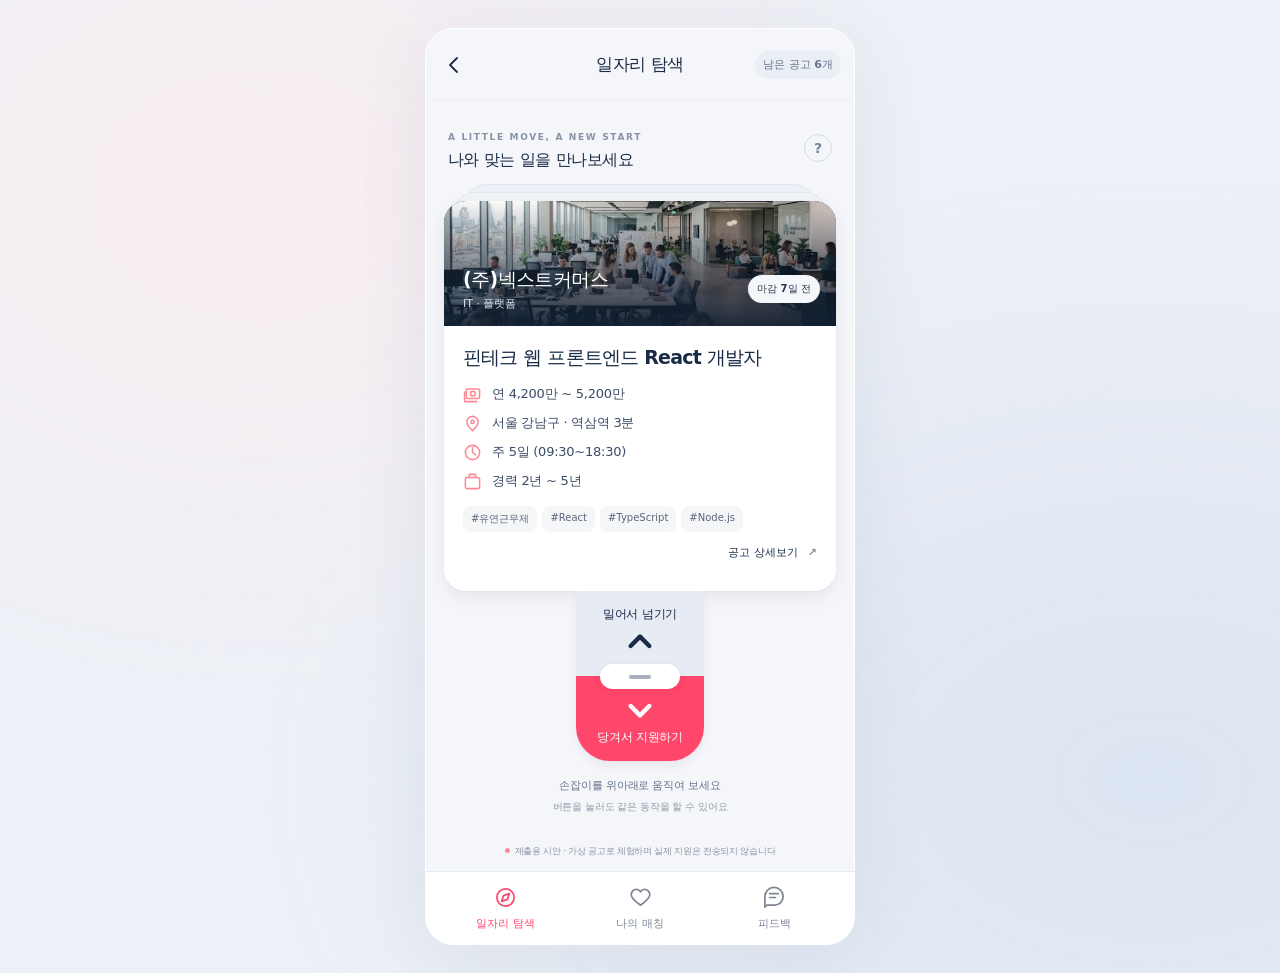
==== prototype/index.html @ a9562f6a "feat: save initial job explorer prototype and design assets" ====
<!doctype html>
<html lang="ko">
<head>
  <meta charset="utf-8">
  <meta name="viewport" content="width=device-width, initial-scale=1, viewport-fit=cover">
  <meta name="theme-color" content="#f5f6fa">
  <title>일자리 탐색 · 작동 시안</title>
  <link rel="stylesheet" href="styles.css">
  <script src="state.js" defer></script>
  <script src="jobs.js" defer></script>
  <script src="app.js" defer></script>
</head>
<body>
  <svg class="svg-defs" xmlns="http://www.w3.org/2000/svg" aria-hidden="true"><defs>
    <symbol id="i-back" viewBox="0 0 24 24"><path d="m14 5-7 7 7 7"/></symbol>
    <symbol id="i-arrow" viewBox="0 0 24 24"><path d="m5 15 7-7 7 7"/></symbol>
    <symbol id="i-money" viewBox="0 0 24 24"><rect x="4" y="5" width="17" height="12" rx="2"/><path d="M17 21H2V9"/><circle cx="12.5" cy="11" r="3"/></symbol>
    <symbol id="i-pin" viewBox="0 0 24 24"><path d="M19 10c0 5-7 11-7 11S5 15 5 10a7 7 0 1 1 14 0Z"/><circle cx="12" cy="10" r="2"/></symbol>
    <symbol id="i-clock" viewBox="0 0 24 24"><circle cx="12" cy="12" r="9"/><path d="M12 6v6l4 3"/></symbol>
    <symbol id="i-bag" viewBox="0 0 24 24"><rect x="3" y="7" width="18" height="14" rx="2"/><path d="M8 7V3h8v4"/></symbol>
    <symbol id="i-compass" viewBox="0 0 24 24"><circle cx="12" cy="12" r="9"/><path d="m16 8-2 6-6 2 2-6Z"/></symbol>
    <symbol id="i-heart" viewBox="0 0 24 24"><path d="M20 5c-3-3-7-1-8 1-1-2-5-4-8-1-5 5 2 11 8 15 6-4 13-10 8-15Z"/></symbol>
    <symbol id="i-chat" viewBox="0 0 24 24"><path d="M21 11a9 9 0 0 1-9 9H4l-2 2V11a9.5 9.5 0 0 1 19 0Z"/><path d="M7 8h9M7 12h6"/></symbol>
    <symbol id="i-check" viewBox="0 0 24 24"><path d="m5 12 5 5L20 7"/></symbol>
  </defs></svg>
  <div class="app-shell">
    <header class="header">
      <button class="icon-button" id="back-button" aria-label="탐색 안내로 돌아가기"><svg><use href="#i-back"/></svg></button>
      <h1>일자리 탐색</h1>
      <span id="remaining" class="remaining" aria-live="polite">남은 공고 6개</span>
    </header>
    <main>
      <div class="intro"><div><span class="eyebrow">A LITTLE MOVE, A NEW START</span><p>나와 맞는 일을 만나보세요</p></div><button id="help-button" class="help-button" aria-label="카드 조작 방법">?</button></div>
      <section id="explorer" aria-label="공고 카드 탐색">
        <div class="card-stage" id="card-stage">
          <div class="stack stack-two" aria-hidden="true"></div><div class="stack stack-one" aria-hidden="true"></div>
          <div class="card-motion" id="card-motion">
            <div class="card" id="card" data-face="front">
              <article class="card-face card-front" id="card-front" aria-labelledby="job-title">
                <div class="company-photo"><img src="assets/office.jpg" alt="밝은 사무실의 업무 공간" draggable="false"><div class="photo-shade"></div><div class="company-info"><div><h2 id="company-name"></h2><p id="company-industry"></p></div><span id="deadline"></span></div></div>
                <div class="job-body"><h2 id="job-title"></h2><dl class="conditions">
                  <div><dt><svg><use href="#i-money"/></svg><span class="sr-only">급여</span></dt><dd id="salary"></dd></div>
                  <div><dt><svg><use href="#i-pin"/></svg><span class="sr-only">위치</span></dt><dd id="location"></dd></div>
                  <div><dt><svg><use href="#i-clock"/></svg><span class="sr-only">근무 시간</span></dt><dd id="hours"></dd></div>
                  <div><dt><svg><use href="#i-bag"/></svg><span class="sr-only">경력</span></dt><dd id="career"></dd></div>
                </dl><div class="tags" id="tags"></div><button class="detail-button" id="detail-button">공고 상세보기 <span aria-hidden="true">↗</span></button></div>
              </article>
              <section class="card-face card-back" id="card-back" aria-labelledby="feedback-title" inert aria-hidden="true">
                <div class="feedback-top"><span class="eyebrow">YOUR FEEDBACK</span><span class="required-label">필수 선택</span></div>
                <h2 id="feedback-title" tabindex="-1">어떤 점이 아쉬웠나요?</h2><p class="feedback-description">거절 이유를 클릭해 주세요.<br>여러 개를 선택할 수 있어요.</p>
                <form id="feedback-form"><fieldset><legend class="sr-only">공고 거절 사유 (1개 이상 필수)</legend><div class="reason-grid">
                  <button type="button" class="reason" data-reason="급여" aria-pressed="false"><svg><use href="#i-money"/></svg><span>급여</span><span class="reason-check" aria-hidden="true">✓</span></button>
                  <button type="button" class="reason" data-reason="거리" aria-pressed="false"><svg><use href="#i-pin"/></svg><span>거리</span><span class="reason-check" aria-hidden="true">✓</span></button>
                  <button type="button" class="reason" data-reason="업무" aria-pressed="false"><svg><use href="#i-bag"/></svg><span>업무</span><span class="reason-check" aria-hidden="true">✓</span></button>
                  <button type="button" class="reason" data-reason="정보부족" aria-pressed="false"><svg><use href="#i-chat"/></svg><span>정보부족</span><span class="reason-check" aria-hidden="true">✓</span></button>
                  <button type="button" class="reason reason-other" data-reason="기타" aria-pressed="false"><span class="other-icon" aria-hidden="true">···</span><span>기타</span><span class="reason-check" aria-hidden="true">✓</span></button>
                </div></fieldset><div class="other-field" id="other-field" hidden><label for="other-detail">어떤 이유인가요? <span>필수</span></label><textarea id="other-detail" rows="2" maxlength="160" placeholder="거절 이유를 짧게 알려 주세요"></textarea></div>
                <p class="selection-hint" id="selection-hint" aria-live="polite">사유를 1개 이상 선택해 주세요.</p><div class="feedback-actions"><button type="button" class="secondary-button" id="cancel-feedback">다시 볼게요</button><button type="submit" class="primary-button" id="confirm-reject" disabled>선택 완료 · 다음 공고</button></div></form>
              </section>
            </div>
            <div class="handle" id="handle"><button class="push-button" id="push-button"><span>밀어서 넘기기</span><svg><use href="#i-arrow"/></svg></button><button id="grip" class="grip" aria-label="손잡이: 아래로 당겨 지원, 위로 밀어 거절 사유 선택" aria-describedby="gesture-hint"><span></span></button><button class="pull-button" id="pull-button"><svg><use href="#i-arrow"/></svg><span>당겨서 지원하기</span></button></div>
          </div>
          <div class="gesture-indicator" id="gesture-indicator" aria-hidden="true"></div>
        </div>
        <p class="gesture-hint" id="gesture-hint">손잡이를 <strong>위아래로</strong> 움직여 보세요<br><span>버튼을 눌러도 같은 동작을 할 수 있어요</span></p>
      </section>
      <section id="complete" class="complete" hidden tabindex="-1"><div class="complete-icon"><svg><use href="#i-check"/></svg></div><span class="eyebrow">ONE STEP CLOSER</span><h2>오늘의 공고를 모두 봤어요</h2><p>새로운 일에 한 걸음 더 가까워졌어요.</p><div id="completion-summary" class="completion-summary"></div><button id="restart" class="primary-button">다시 체험하기</button></section>
      <p class="demo-note"><span></span>제출용 시안 · 가상 공고로 체험하며 실제 지원은 전송되지 않습니다</p>
    </main>
    <nav class="bottom-nav" aria-label="주 메뉴"><button class="active" aria-current="page" id="nav-explore"><svg><use href="#i-compass"/></svg><span>일자리 탐색</span></button><button id="nav-matches"><span class="nav-icon"><svg><use href="#i-heart"/></svg><span class="nav-badge" id="applied-count" hidden>0</span></span><span>나의 매칭</span></button><button id="nav-feedback"><svg><use href="#i-chat"/></svg><span>피드백</span></button></nav>
  </div>
  <div class="toast" id="toast" role="status" aria-live="polite"></div>
  <dialog id="info-dialog" aria-labelledby="dialog-title"><div class="dialog-header"><h2 id="dialog-title"></h2><button id="close-dialog" class="icon-button" aria-label="닫기">×</button></div><div id="dialog-content"></div><button id="dialog-done" class="primary-button">탐색 이어가기</button></dialog>
  <noscript>이 시안을 체험하려면 브라우저의 JavaScript를 활성화해 주세요.</noscript>
</body>
</html>
---- prototype/styles.css ----
:root{--navy:#213451;--coral:#ff466b;--coral-soft:#fff0f3;--ink:#192b46;--muted:#68758a;--line:#e8ebf1;--surface:#f5f6fa;--card-height:390px;--radius:22px;font-family:"Pretendard","Noto Sans KR","Malgun Gothic",system-ui,sans-serif;color:var(--ink);font-synthesis:none;background:#e9edf3}
*{box-sizing:border-box}body{margin:0}button,textarea{font:inherit}button{cursor:pointer;-webkit-tap-highlight-color:transparent}button{color:inherit}button:disabled{cursor:not-allowed}button:focus-visible,textarea:focus-visible,[tabindex]:focus-visible{outline:3px solid #346cb0;outline-offset:4px}button{border:0;background:none}svg{width:24px;height:24px;fill:none;stroke:currentColor;stroke-width:1.8;stroke-linecap:round;stroke-linejoin:round;flex-shrink:0}[hidden]{display:none!important}.svg-defs{position:absolute;width:0;height:0;overflow:hidden}.sr-only{position:absolute;width:1px;height:1px;padding:0;margin:-1px;overflow:hidden;clip:rect(0,0,0,0);white-space:nowrap;border:0}
.app-shell{max-width:430px;margin:0 auto;background:var(--surface);min-height:100svh;display:flex;flex-direction:column;overflow:hidden;box-shadow:0 16px 80px #21345112}.header{height:70px;padding:env(safe-area-inset-top,0px) 18px 0;display:grid;grid-template-columns:1fr auto 1fr;align-items:center;border-bottom:1px solid #e8ebf180;flex-shrink:0}.header h1{font-size:17px;letter-spacing:-.6px;margin:0;font-weight:750}.icon-button{width:40px;height:40px;display:grid;place-items:center;border-radius:50%;font-size:28px}.icon-button:hover{background:#e8ecf3}.header .icon-button{margin-left:-9px}.remaining{justify-self:end;white-space:nowrap;font-size:11px;font-weight:650;color:var(--muted);padding:7px 8px;background:#eaeef5;border-radius:20px;margin-right:-5px}main{flex:1;padding:0 18px;display:flex;flex-direction:column}.intro{display:flex;justify-content:space-between;align-items:center;padding:22px 4px 27px}.eyebrow{font-size:9px;letter-spacing:1.65px;font-weight:750;color:#8793a5}.intro p{font-size:16px;font-weight:650;letter-spacing:-.55px;margin:6px 0 0}.help-button{height:28px;width:28px;border:1px solid #d6dce6;border-radius:50%;color:#7a879b;font-weight:650;font-size:14px}.card-stage{position:relative;perspective:1400px}.stack{position:absolute;border:1px solid #e0e5ee;border-radius:var(--radius);height:var(--card-height);background:#e9edf5;top:-9px;left:9px;right:9px}.stack-two{top:-17px;left:20px;right:20px;background:#edf0f7}.stack-one{background:#f1f3f8}.card-motion{position:relative;z-index:2;transform:translateY(var(--drag-y,0px));transition:transform .34s cubic-bezier(.2,.8,.2,1),opacity .28s ease;will-change:transform}.card-motion.dragging{transition:none;user-select:none}.card-motion.leaving-down{transform:translateY(130px) rotate(3deg);opacity:0;pointer-events:none}.card-motion.leaving-up{transform:translateY(-80px);opacity:0;pointer-events:none}.card-motion.entering{animation:card-enter .35s ease both}.card{position:relative;height:var(--card-height);transform-style:preserve-3d;transition:transform .58s cubic-bezier(.2,.7,.2,1)}.card[data-face="back"]{transform:rotateY(180deg)}.card-face{position:absolute;inset:0;border-radius:var(--radius);background:#fff;backface-visibility:hidden;-webkit-backface-visibility:hidden;box-shadow:0 6px 18px #25375313,0 2px 5px #25375307;overflow:hidden}.card-front{touch-action:pan-x}.company-photo{height:125px;position:relative;background:#213451;overflow:hidden}.company-photo img{width:100%;height:100%;object-fit:cover;object-position:center 46%;pointer-events:none}.photo-shade{position:absolute;inset:0;background:linear-gradient(transparent,#132135e8)}.company-info{position:absolute;bottom:15px;left:19px;right:16px;display:flex;align-items:center;justify-content:space-between;gap:8px;color:white}.company-info h2{font-size:19px;margin:0 0 3px;letter-spacing:-.6px}.company-info p{font-size:11px;margin:0;color:#dde3eb}.company-info>span{font-size:10px;font-weight:750;background:#f5f6fa;color:#26354b;white-space:nowrap;padding:7px 9px;border-radius:20px}.job-body{padding:18px 19px 12px}.job-body h2{font-size:19px;line-height:1.4;letter-spacing:-.8px;margin:0 0 14px;font-weight:800;min-height:27px}.conditions{display:grid;gap:10px;margin:0 0 15px}.conditions>div{display:flex;align-items:center;gap:10px}.conditions dt{display:flex;color:#ff8893}.conditions svg{width:19px;height:19px;stroke-width:1.9}.conditions dd{margin:0;font-size:13px;line-height:1.4;color:#3b4c65;letter-spacing:-.25px}.tags{display:flex;gap:5px;flex-wrap:wrap}.tag{background:#f5f6f8;color:#59657a;border-radius:8px;font-size:10px;padding:6px 8px;white-space:nowrap}.detail-button{font-size:11px;font-weight:750;display:block;margin:7px 0 0 auto;padding:6px 0 6px 10px}.detail-button span{margin-left:6px;color:#8290a4}.handle{width:128px;height:170px;margin:0 auto;position:relative;border-radius:0 0 34px 34px;overflow:visible;box-shadow:0 5px 9px #283e5812;background:#e6ebf4;transition:opacity .2s}.push-button,.pull-button{width:100%;height:85px;display:flex;flex-direction:column;align-items:center;justify-content:center;gap:3px;font-size:12px;font-weight:750;letter-spacing:-.3px}.push-button{padding:10px 0 13px;background:#e6ebf4}.push-button svg,.pull-button svg{width:32px;height:32px;stroke-width:3.3}.pull-button{padding:12px 0 10px;border-radius:0 0 34px 34px;background:var(--coral);color:white}.pull-button svg{transform:rotate(180deg)}.push-button:hover{background:#dce3f0}.pull-button:hover{background:#ed3a60}.grip{position:absolute;z-index:3;top:73px;left:24px;width:80px;height:25px;display:grid;place-items:center;border-radius:22px;background:#fff;box-shadow:0 2px 7px #1d2d4510;touch-action:none;cursor:grab}.grip:active{cursor:grabbing}.grip span{height:4px;width:22px;background:#aab2c0;border-radius:5px}.handle.feedback-open{opacity:.25;pointer-events:none}.gesture-hint{text-align:center;color:#65738a;font-size:11px;line-height:1.9;margin:15px 0 18px;letter-spacing:-.2px}.gesture-hint strong{color:#394b65;font-weight:700}.gesture-hint span{font-size:10px;color:#919aaa}.gesture-indicator{position:absolute;left:50%;top:44%;transform:translate(-50%,-50%);z-index:5;border-radius:30px;padding:12px 18px;background:var(--navy);box-shadow:0 4px 20px #182a4530;color:white;font-size:13px;font-weight:700;white-space:nowrap;opacity:0;pointer-events:none;transition:opacity .15s}.gesture-indicator.visible{opacity:1}.gesture-indicator.apply{background:var(--coral)}
.card-back{transform:rotateY(180deg);padding:23px 20px;overflow-y:auto}.feedback-top{display:flex;align-items:center;justify-content:space-between;margin-bottom:13px}.feedback-top .eyebrow{color:#a37784}.required-label{font-size:10px;padding:4px 8px;background:var(--coral-soft);color:#be4160;border-radius:6px}.card-back h2{font-size:21px;letter-spacing:-.8px;margin:0 0 7px}.feedback-description{font-size:12px;line-height:1.6;color:var(--muted);margin:0 0 18px}fieldset{border:0;padding:0;margin:0}.reason-grid{display:grid;grid-template-columns:1fr 1fr;gap:8px}.reason{display:flex;align-items:center;gap:8px;min-height:43px;border:1px solid #e3e7ef;border-radius:10px;font-size:12px;text-align:left;padding:9px 11px;background:#fafbfc;transition:background .15s,border-color .15s}.reason svg{width:18px;height:18px;color:#8b99ad}.reason-check{margin-left:auto;color:var(--coral);visibility:hidden}.reason[aria-pressed="true"]{background:var(--coral-soft);border-color:#ff829c;color:#b72f51;font-weight:700}.reason[aria-pressed="true"] svg{color:#e85776}.reason[aria-pressed="true"] .reason-check{visibility:visible}.reason:hover{border-color:#e5a4b4}.reason-other{grid-column:1/-1}.other-icon{font-size:21px;line-height:18px;width:18px;text-align:center}.selection-hint{font-size:10px;color:#7d8799;margin:13px 0 11px;min-height:15px}.feedback-actions{display:flex;gap:8px}.primary-button,.secondary-button{padding:13px 12px;border-radius:11px;font-size:12px;font-weight:750;min-height:43px}.primary-button{background:var(--coral);color:white}.primary-button:hover:not(:disabled){background:#ed3a60}.primary-button:disabled{background:#e9ecf1;color:#929bad}.secondary-button{background:#f0f3f7;color:#5d6b80;white-space:nowrap}.feedback-actions .primary-button{flex:1}.other-field{margin:12px 0 0}.other-field label{display:block;font-size:11px;font-weight:650;margin-bottom:6px}.other-field label span{color:var(--coral);font-size:10px}textarea{width:100%;resize:vertical;border:1px solid #dce2eb;border-radius:8px;padding:9px;font-size:12px;line-height:1.5;color:var(--ink);background:#fafbfc;min-height:58px;max-height:120px}.card:has(.other-field:not([hidden])){height:calc(var(--card-height) + 100px)}.card-back:has(.other-field:not([hidden])) .feedback-description{margin-bottom:12px}
.demo-note{font-size:9px;line-height:1.6;letter-spacing:-.3px;color:#8993a4;text-align:center;margin:auto 0 13px;padding-top:8px}.demo-note>span{display:inline-block;width:5px;height:5px;background:#ff8a9f;border-radius:50%;margin:0 5px 1px 0}.bottom-nav{display:flex;background:#fff;border-top:1px solid #e5e8ee;padding:13px 12px calc(12px + env(safe-area-inset-bottom,0px));flex-shrink:0}.bottom-nav button{display:flex;align-items:center;flex-direction:column;gap:7px;flex:1;font-size:11px;color:#7e8694;min-height:44px}.bottom-nav button.active{color:var(--coral);font-weight:700}.bottom-nav svg{width:23px;height:23px}.nav-icon{position:relative;display:flex}.nav-badge{position:absolute;top:-4px;right:-10px;background:var(--coral);color:#fff;font-size:9px;min-width:16px;height:16px;border-radius:50%;display:grid;place-items:center;border:2px solid white}.toast{position:fixed;bottom:max(96px,env(safe-area-inset-bottom));left:50%;transform:translate(-50%,12px);background:#213451f5;color:white;border-radius:14px;box-shadow:0 6px 20px #21345120;padding:15px 22px;font-size:13px;font-weight:650;white-space:nowrap;z-index:30;opacity:0;pointer-events:none;transition:transform .2s,opacity .2s}.toast.visible{opacity:1;transform:translate(-50%,0)}.complete{text-align:center;padding:80px 5px 90px}.complete-icon{width:76px;height:76px;border-radius:50%;background:#ffe8ee;color:var(--coral);display:grid;place-items:center;margin:0 auto 30px}.complete-icon svg{width:35px;height:35px}.complete h2{font-size:22px;letter-spacing:-1px;margin:12px 0}.complete p{font-size:13px;color:var(--muted)}.completion-summary{display:flex;justify-content:center;gap:35px;margin:32px 0}.completion-summary div{font-size:11px;color:var(--muted)}.completion-summary strong{font-size:29px;display:block;color:var(--navy);margin-bottom:6px}.complete .primary-button{width:100%;max-width:260px}dialog{width:calc(100% - 36px);max-width:394px;border:0;border-radius:22px;padding:23px;color:var(--ink);box-shadow:0 24px 80px #11203640;max-height:85svh}dialog::backdrop{background:#13213a65;backdrop-filter:blur(4px)}.dialog-header{display:flex;align-items:center;justify-content:space-between;gap:8px;margin-bottom:12px}.dialog-header h2{font-size:19px;margin:0;letter-spacing:-.6px}.dialog-header .icon-button{flex-shrink:0;margin-right:-7px}#dialog-content{font-size:13px;line-height:1.8;color:#65728a}#dialog-content h3{font-size:16px;line-height:1.5;color:var(--navy);margin:12px 0}#dialog-content p{margin:9px 0 18px}#dialog-content ul{padding-left:20px}#dialog-content li{margin:8px 0}.dialog-list{padding:14px 0;border-bottom:1px solid var(--line)}.dialog-list strong{display:block;color:var(--navy);font-size:13px}.dialog-list span{display:block;font-size:11px}#dialog-done{width:100%;margin-top:22px}.dialog-note{font-size:11px;color:#8a94a5}
@keyframes card-enter{from{opacity:.15;transform:translateY(12px)}to{opacity:1;transform:translateY(0)}}
@media(min-width:700px){body{padding:28px 0;background:radial-gradient(ellipse at 20% 20%,#f8edf0,transparent 45%),radial-gradient(ellipse at 90% 80%,#dce5f2,transparent 55%),#edf0f6}.app-shell{min-height:844px;border:1px solid #fff;border-radius:28px}.header{height:72px}.intro{padding-top:24px}.card-stage{margin-top:3px}}
@media(max-width:365px){:root{--card-height:414px}main{padding:0 12px}.header{padding-left:13px;padding-right:13px}.header h1{font-size:16px}.remaining{font-size:10px;padding:6px}.job-body{padding:15px}.job-body h2{font-size:18px}.tags{gap:4px}.tag{font-size:9px;padding:5px 6px}.card-back{padding:20px 16px}.feedback-actions{gap:6px}.feedback-actions button{font-size:10px;padding:12px 8px}.intro p{font-size:15px}.demo-note{font-size:8px}}
@media(prefers-reduced-motion:reduce){*,*::before,*::after{animation:none!important;transition:none!important;scroll-behavior:auto!important}}
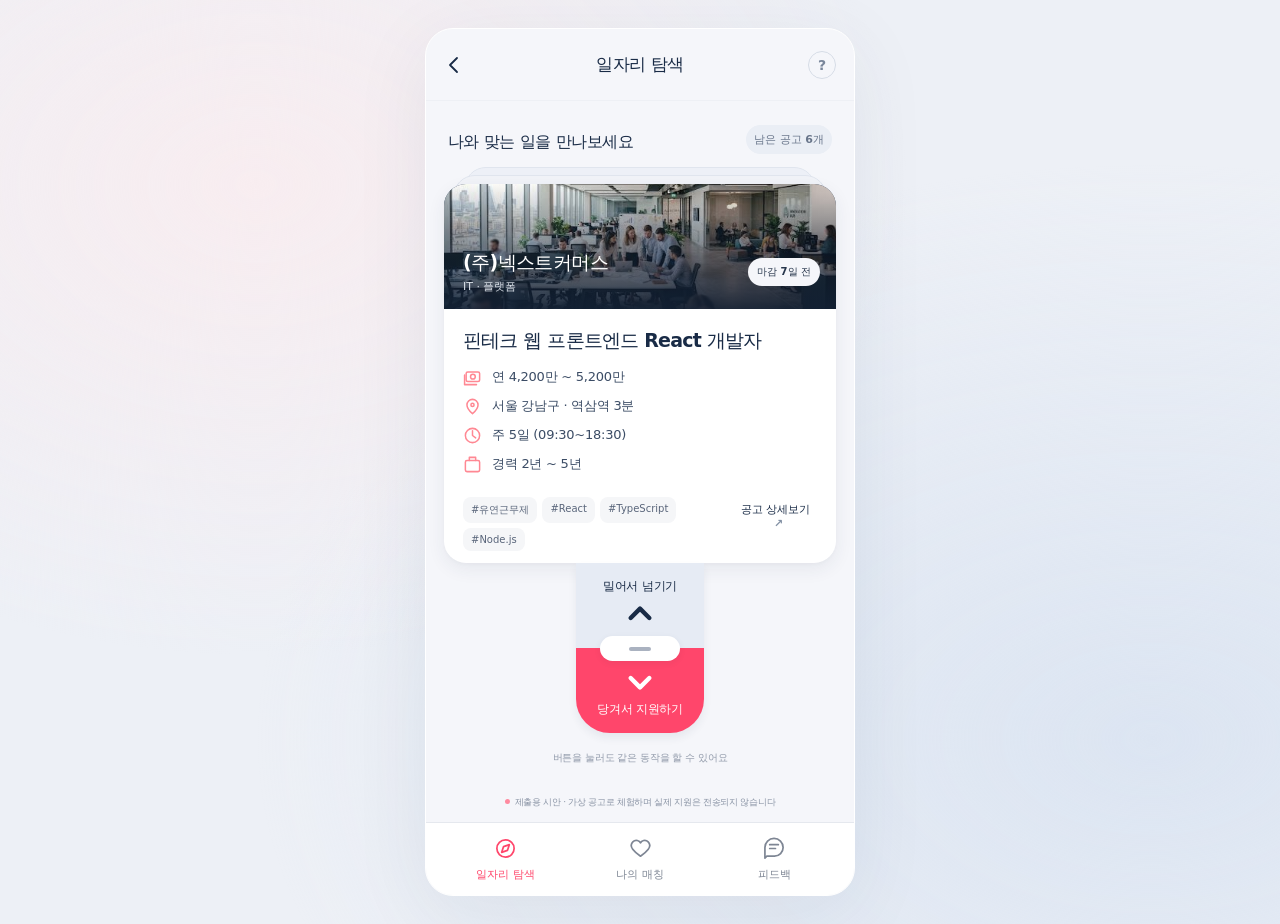
==== commit 1a73ef5c: "feat: refine card flips, adaptive layout and handle guidance" ====
--- a/prototype/index.html
+++ b/prototype/index.html
@@ -1,76 +1,332 @@
 <!doctype html>
 <html lang="ko">
-<head>
-  <meta charset="utf-8">
-  <meta name="viewport" content="width=device-width, initial-scale=1, viewport-fit=cover">
-  <meta name="theme-color" content="#f5f6fa">
-  <title>일자리 탐색 · 작동 시안</title>
-  <link rel="stylesheet" href="styles.css">
-  <script src="state.js" defer></script>
-  <script src="jobs.js" defer></script>
-  <script src="app.js" defer></script>
-</head>
-<body>
-  <svg class="svg-defs" xmlns="http://www.w3.org/2000/svg" aria-hidden="true"><defs>
-    <symbol id="i-back" viewBox="0 0 24 24"><path d="m14 5-7 7 7 7"/></symbol>
-    <symbol id="i-arrow" viewBox="0 0 24 24"><path d="m5 15 7-7 7 7"/></symbol>
-    <symbol id="i-money" viewBox="0 0 24 24"><rect x="4" y="5" width="17" height="12" rx="2"/><path d="M17 21H2V9"/><circle cx="12.5" cy="11" r="3"/></symbol>
-    <symbol id="i-pin" viewBox="0 0 24 24"><path d="M19 10c0 5-7 11-7 11S5 15 5 10a7 7 0 1 1 14 0Z"/><circle cx="12" cy="10" r="2"/></symbol>
-    <symbol id="i-clock" viewBox="0 0 24 24"><circle cx="12" cy="12" r="9"/><path d="M12 6v6l4 3"/></symbol>
-    <symbol id="i-bag" viewBox="0 0 24 24"><rect x="3" y="7" width="18" height="14" rx="2"/><path d="M8 7V3h8v4"/></symbol>
-    <symbol id="i-compass" viewBox="0 0 24 24"><circle cx="12" cy="12" r="9"/><path d="m16 8-2 6-6 2 2-6Z"/></symbol>
-    <symbol id="i-heart" viewBox="0 0 24 24"><path d="M20 5c-3-3-7-1-8 1-1-2-5-4-8-1-5 5 2 11 8 15 6-4 13-10 8-15Z"/></symbol>
-    <symbol id="i-chat" viewBox="0 0 24 24"><path d="M21 11a9 9 0 0 1-9 9H4l-2 2V11a9.5 9.5 0 0 1 19 0Z"/><path d="M7 8h9M7 12h6"/></symbol>
-    <symbol id="i-check" viewBox="0 0 24 24"><path d="m5 12 5 5L20 7"/></symbol>
-  </defs></svg>
-  <div class="app-shell">
-    <header class="header">
-      <button class="icon-button" id="back-button" aria-label="탐색 안내로 돌아가기"><svg><use href="#i-back"/></svg></button>
-      <h1>일자리 탐색</h1>
-      <span id="remaining" class="remaining" aria-live="polite">남은 공고 6개</span>
-    </header>
-    <main>
-      <div class="intro"><div><span class="eyebrow">A LITTLE MOVE, A NEW START</span><p>나와 맞는 일을 만나보세요</p></div><button id="help-button" class="help-button" aria-label="카드 조작 방법">?</button></div>
-      <section id="explorer" aria-label="공고 카드 탐색">
-        <div class="card-stage" id="card-stage">
-          <div class="stack stack-two" aria-hidden="true"></div><div class="stack stack-one" aria-hidden="true"></div>
-          <div class="card-motion" id="card-motion">
-            <div class="card" id="card" data-face="front">
-              <article class="card-face card-front" id="card-front" aria-labelledby="job-title">
-                <div class="company-photo"><img src="assets/office.jpg" alt="밝은 사무실의 업무 공간" draggable="false"><div class="photo-shade"></div><div class="company-info"><div><h2 id="company-name"></h2><p id="company-industry"></p></div><span id="deadline"></span></div></div>
-                <div class="job-body"><h2 id="job-title"></h2><dl class="conditions">
-                  <div><dt><svg><use href="#i-money"/></svg><span class="sr-only">급여</span></dt><dd id="salary"></dd></div>
-                  <div><dt><svg><use href="#i-pin"/></svg><span class="sr-only">위치</span></dt><dd id="location"></dd></div>
-                  <div><dt><svg><use href="#i-clock"/></svg><span class="sr-only">근무 시간</span></dt><dd id="hours"></dd></div>
-                  <div><dt><svg><use href="#i-bag"/></svg><span class="sr-only">경력</span></dt><dd id="career"></dd></div>
-                </dl><div class="tags" id="tags"></div><button class="detail-button" id="detail-button">공고 상세보기 <span aria-hidden="true">↗</span></button></div>
-              </article>
-              <section class="card-face card-back" id="card-back" aria-labelledby="feedback-title" inert aria-hidden="true">
-                <div class="feedback-top"><span class="eyebrow">YOUR FEEDBACK</span><span class="required-label">필수 선택</span></div>
-                <h2 id="feedback-title" tabindex="-1">어떤 점이 아쉬웠나요?</h2><p class="feedback-description">거절 이유를 클릭해 주세요.<br>여러 개를 선택할 수 있어요.</p>
-                <form id="feedback-form"><fieldset><legend class="sr-only">공고 거절 사유 (1개 이상 필수)</legend><div class="reason-grid">
-                  <button type="button" class="reason" data-reason="급여" aria-pressed="false"><svg><use href="#i-money"/></svg><span>급여</span><span class="reason-check" aria-hidden="true">✓</span></button>
-                  <button type="button" class="reason" data-reason="거리" aria-pressed="false"><svg><use href="#i-pin"/></svg><span>거리</span><span class="reason-check" aria-hidden="true">✓</span></button>
-                  <button type="button" class="reason" data-reason="업무" aria-pressed="false"><svg><use href="#i-bag"/></svg><span>업무</span><span class="reason-check" aria-hidden="true">✓</span></button>
-                  <button type="button" class="reason" data-reason="정보부족" aria-pressed="false"><svg><use href="#i-chat"/></svg><span>정보부족</span><span class="reason-check" aria-hidden="true">✓</span></button>
-                  <button type="button" class="reason reason-other" data-reason="기타" aria-pressed="false"><span class="other-icon" aria-hidden="true">···</span><span>기타</span><span class="reason-check" aria-hidden="true">✓</span></button>
-                </div></fieldset><div class="other-field" id="other-field" hidden><label for="other-detail">어떤 이유인가요? <span>필수</span></label><textarea id="other-detail" rows="2" maxlength="160" placeholder="거절 이유를 짧게 알려 주세요"></textarea></div>
-                <p class="selection-hint" id="selection-hint" aria-live="polite">사유를 1개 이상 선택해 주세요.</p><div class="feedback-actions"><button type="button" class="secondary-button" id="cancel-feedback">다시 볼게요</button><button type="submit" class="primary-button" id="confirm-reject" disabled>선택 완료 · 다음 공고</button></div></form>
-              </section>
+    <head>
+        <meta charset="utf-8" />
+        <meta name="viewport" content="width=device-width, initial-scale=1, viewport-fit=cover" />
+        <meta name="theme-color" content="#f5f6fa" />
+        <title>일자리 탐색 · 작동 시안</title>
+        <link rel="stylesheet" href="styles.css" />
+        <script src="state.js" defer></script>
+        <script src="jobs.js" defer></script>
+        <script src="app.js" defer></script>
+    </head>
+    <body>
+        <svg class="svg-defs" xmlns="http://www.w3.org/2000/svg" aria-hidden="true">
+            <defs>
+                <symbol id="i-back" viewBox="0 0 24 24"><path d="m14 5-7 7 7 7" /></symbol>
+                <symbol id="i-arrow" viewBox="0 0 24 24"><path d="m5 15 7-7 7 7" /></symbol>
+                <symbol id="i-money" viewBox="0 0 24 24">
+                    <rect x="4" y="5" width="17" height="12" rx="2" />
+                    <path d="M17 21H2V9" />
+                    <circle cx="12.5" cy="11" r="3" />
+                </symbol>
+                <symbol id="i-pin" viewBox="0 0 24 24">
+                    <path d="M19 10c0 5-7 11-7 11S5 15 5 10a7 7 0 1 1 14 0Z" />
+                    <circle cx="12" cy="10" r="2" />
+                </symbol>
+                <symbol id="i-clock" viewBox="0 0 24 24">
+                    <circle cx="12" cy="12" r="9" />
+                    <path d="M12 6v6l4 3" />
+                </symbol>
+                <symbol id="i-bag" viewBox="0 0 24 24">
+                    <rect x="3" y="7" width="18" height="14" rx="2" />
+                    <path d="M8 7V3h8v4" />
+                </symbol>
+                <symbol id="i-compass" viewBox="0 0 24 24">
+                    <circle cx="12" cy="12" r="9" />
+                    <path d="m16 8-2 6-6 2 2-6Z" />
+                </symbol>
+                <symbol id="i-heart" viewBox="0 0 24 24">
+                    <path d="M20 5c-3-3-7-1-8 1-1-2-5-4-8-1-5 5 2 11 8 15 6-4 13-10 8-15Z" />
+                </symbol>
+                <symbol id="i-chat" viewBox="0 0 24 24">
+                    <path d="M21 11a9 9 0 0 1-9 9H4l-2 2V11a9.5 9.5 0 0 1 19 0Z" />
+                    <path d="M7 8h9M7 12h6" />
+                </symbol>
+                <symbol id="i-check" viewBox="0 0 24 24"><path d="m5 12 5 5L20 7" /></symbol>
+            </defs>
+        </svg>
+        <div class="app-shell">
+            <header class="header">
+                <button class="icon-button" id="back-button" aria-label="탐색 안내로 돌아가기">
+                    <svg><use href="#i-back" /></svg>
+                </button>
+                <h1>일자리 탐색</h1>
+                <button id="help-button" class="help-button" aria-label="카드 조작 방법">?</button>
+            </header>
+            <main>
+                <div class="intro">
+                    <div>
+                        <!-- <span class="eyebrow">A LITTLE MOVE, A NEW START</span> -->
+                        <p>나와 맞는 일을 만나보세요</p>
+                    </div>
+                    <span id="remaining" class="remaining" aria-live="polite">남은 공고 6개</span>
+                </div>
+                <section id="explorer" aria-label="공고 카드 탐색">
+                    <div class="card-stage" id="card-stage">
+                        <div class="stack stack-two" aria-hidden="true"></div>
+                        <div class="stack stack-one" aria-hidden="true"></div>
+                        <div class="card-motion" id="card-motion">
+                            <div class="card" id="card" data-face="front">
+                                <article
+                                    class="card-face card-front"
+                                    id="card-front"
+                                    aria-labelledby="job-title"
+                                >
+                                    <div class="company-photo">
+                                        <img
+                                            src="assets/office.jpg"
+                                            alt="밝은 사무실의 업무 공간"
+                                            draggable="false"
+                                        />
+                                        <div class="photo-shade"></div>
+                                        <div class="company-info">
+                                            <div>
+                                                <h2 id="company-name"></h2>
+                                                <p id="company-industry"></p>
+                                            </div>
+                                            <span id="deadline"></span>
+                                        </div>
+                                    </div>
+                                    <div class="job-body">
+                                        <h2 id="job-title"></h2>
+                                        <dl class="conditions">
+                                            <div>
+                                                <dt>
+                                                    <svg><use href="#i-money" /></svg
+                                                    ><span class="sr-only">급여</span>
+                                                </dt>
+                                                <dd id="salary"></dd>
+                                            </div>
+                                            <div>
+                                                <dt>
+                                                    <svg><use href="#i-pin" /></svg
+                                                    ><span class="sr-only">위치</span>
+                                                </dt>
+                                                <dd id="location"></dd>
+                                            </div>
+                                            <div>
+                                                <dt>
+                                                    <svg><use href="#i-clock" /></svg
+                                                    ><span class="sr-only">근무 시간</span>
+                                                </dt>
+                                                <dd id="hours"></dd>
+                                            </div>
+                                            <div>
+                                                <dt>
+                                                    <svg><use href="#i-bag" /></svg
+                                                    ><span class="sr-only">경력</span>
+                                                </dt>
+                                                <dd id="career"></dd>
+                                            </div>
+                                        </dl>
+                                        <div class="wrap">
+                                            <div class="tags" id="tags"></div>
+                                            <button class="detail-button" id="detail-button">
+                                                공고 상세보기 <span aria-hidden="true">↗</span>
+                                            </button>
+                                        </div>
+                                    </div>
+                                </article>
+                                <section
+                                    class="card-face card-back"
+                                    id="card-back"
+                                    aria-labelledby="feedback-title"
+                                    inert
+                                    aria-hidden="true"
+                                >
+                                    <div class="feedback-top">
+                                        <span class="eyebrow">YOUR FEEDBACK</span
+                                        ><span class="required-label">필수 선택</span>
+                                    </div>
+                                    <h2 id="feedback-title" tabindex="-1">어떤 점이 아쉬웠나요?</h2>
+                                    <p class="feedback-description">
+                                        거절 이유를 클릭해 주세요.<br />여러 개를 선택할 수 있어요.
+                                    </p>
+                                    <form id="feedback-form">
+                                        <fieldset>
+                                            <legend class="sr-only">
+                                                공고 거절 사유 (1개 이상 필수)
+                                            </legend>
+                                            <div class="reason-grid">
+                                                <button
+                                                    type="button"
+                                                    class="reason"
+                                                    data-reason="급여"
+                                                    aria-pressed="false"
+                                                >
+                                                    <svg><use href="#i-money" /></svg
+                                                    ><span>급여</span
+                                                    ><span class="reason-check" aria-hidden="true"
+                                                        >✓</span
+                                                    >
+                                                </button>
+                                                <button
+                                                    type="button"
+                                                    class="reason"
+                                                    data-reason="거리"
+                                                    aria-pressed="false"
+                                                >
+                                                    <svg><use href="#i-pin" /></svg><span>거리</span
+                                                    ><span class="reason-check" aria-hidden="true"
+                                                        >✓</span
+                                                    >
+                                                </button>
+                                                <button
+                                                    type="button"
+                                                    class="reason"
+                                                    data-reason="업무"
+                                                    aria-pressed="false"
+                                                >
+                                                    <svg><use href="#i-bag" /></svg><span>업무</span
+                                                    ><span class="reason-check" aria-hidden="true"
+                                                        >✓</span
+                                                    >
+                                                </button>
+                                                <button
+                                                    type="button"
+                                                    class="reason"
+                                                    data-reason="정보부족"
+                                                    aria-pressed="false"
+                                                >
+                                                    <svg><use href="#i-chat" /></svg
+                                                    ><span>정보부족</span
+                                                    ><span class="reason-check" aria-hidden="true"
+                                                        >✓</span
+                                                    >
+                                                </button>
+                                                <button
+                                                    type="button"
+                                                    class="reason reason-other"
+                                                    data-reason="기타"
+                                                    aria-pressed="false"
+                                                >
+                                                    <span class="other-icon" aria-hidden="true"
+                                                        >···</span
+                                                    ><span>기타</span
+                                                    ><span class="reason-check" aria-hidden="true"
+                                                        >✓</span
+                                                    >
+                                                </button>
+                                            </div>
+                                        </fieldset>
+                                        <div class="other-field" id="other-field" hidden>
+                                            <label for="other-detail"
+                                                >어떤 이유인가요? <span>필수</span></label
+                                            ><textarea
+                                                id="other-detail"
+                                                rows="2"
+                                                maxlength="160"
+                                                placeholder="거절 이유를 짧게 알려 주세요"
+                                            ></textarea>
+                                        </div>
+                                        <p
+                                            class="selection-hint"
+                                            id="selection-hint"
+                                            aria-live="polite"
+                                        >
+                                            사유를 1개 이상 선택해 주세요.
+                                        </p>
+                                        <div class="feedback-actions">
+                                            <button
+                                                type="button"
+                                                class="secondary-button"
+                                                id="cancel-feedback"
+                                            >
+                                                다시 볼게요</button
+                                            ><button
+                                                type="submit"
+                                                class="primary-button"
+                                                id="confirm-reject"
+                                                disabled
+                                            >
+                                                선택 완료 · 다음 공고
+                                            </button>
+                                        </div>
+                                    </form>
+                                </section>
+                                <section
+                                    class="card-face card-success"
+                                    id="card-success"
+                                    aria-labelledby="applied-title"
+                                    aria-hidden="true"
+                                    inert
+                                    hidden
+                                >
+                                    <div class="success-mark" aria-hidden="true">
+                                        <svg><use href="#i-heart" /></svg>
+                                    </div>
+                                    <span class="eyebrow">A NEW CONNECTION</span>
+                                    <h2 id="applied-title" tabindex="-1">플러팅을 날렸습니다</h2>
+                                    <p>새로운 기회를 향한<br />첫걸음을 보냈어요.</p>
+                                    <button type="button" class="primary-button" id="next-job">
+                                        다음 공고 보기
+                                    </button>
+                                    <span class="success-next">잠시 후 다음 화면으로 이동해요</span>
+                                </section>
+                            </div>
+                            <div class="handle" id="handle">
+                                <button class="push-button" id="push-button">
+                                    <span>밀어서 넘기기</span
+                                    ><svg><use href="#i-arrow" /></svg></button
+                                ><button
+                                    id="grip"
+                                    class="grip"
+                                    aria-label="손잡이: 아래로 당겨 지원, 위로 밀어 거절 사유 선택"
+                                    aria-describedby="gesture-hint"
+                                >
+                                    <span></span></button
+                                ><button class="pull-button" id="pull-button">
+                                    <svg><use href="#i-arrow" /></svg><span>당겨서 지원하기</span>
+                                </button>
+                            </div>
+                        </div>
+                        <div
+                            class="gesture-indicator"
+                            id="gesture-indicator"
+                            aria-hidden="true"
+                        ></div>
+                    </div>
+                    <p class="gesture-hint" id="gesture-hint">
+                        <span>버튼을 눌러도 같은 동작을 할 수 있어요</span>
+                    </p>
+                </section>
+                <section id="complete" class="complete" hidden tabindex="-1">
+                    <div class="complete-icon">
+                        <svg><use href="#i-check" /></svg>
+                    </div>
+                    <span class="eyebrow">ONE STEP CLOSER</span>
+                    <h2>오늘의 공고를 모두 봤어요</h2>
+                    <p>새로운 일에 한 걸음 더 가까워졌어요.</p>
+                    <div id="completion-summary" class="completion-summary"></div>
+                    <button id="restart" class="primary-button">다시 체험하기</button>
+                </section>
+                <p class="demo-note">
+                    <span></span>제출용 시안 · 가상 공고로 체험하며 실제 지원은 전송되지 않습니다
+                </p>
+            </main>
+            <nav class="bottom-nav" aria-label="주 메뉴">
+                <button class="active" aria-current="page" id="nav-explore">
+                    <svg><use href="#i-compass" /></svg><span>일자리 탐색</span></button
+                ><button id="nav-matches">
+                    <span class="nav-icon"
+                        ><svg><use href="#i-heart" /></svg
+                        ><span class="nav-badge" id="applied-count" hidden>0</span></span
+                    ><span>나의 매칭</span></button
+                ><button id="nav-feedback">
+                    <svg><use href="#i-chat" /></svg><span>피드백</span>
+                </button>
+            </nav>
+        </div>
+        <div class="toast" id="toast" role="status" aria-live="polite"></div>
+        <dialog id="info-dialog" aria-labelledby="dialog-title">
+            <div class="dialog-header">
+                <h2 id="dialog-title"></h2>
+                <button id="close-dialog" class="icon-button" aria-label="닫기">×</button>
             </div>
-            <div class="handle" id="handle"><button class="push-button" id="push-button"><span>밀어서 넘기기</span><svg><use href="#i-arrow"/></svg></button><button id="grip" class="grip" aria-label="손잡이: 아래로 당겨 지원, 위로 밀어 거절 사유 선택" aria-describedby="gesture-hint"><span></span></button><button class="pull-button" id="pull-button"><svg><use href="#i-arrow"/></svg><span>당겨서 지원하기</span></button></div>
-          </div>
-          <div class="gesture-indicator" id="gesture-indicator" aria-hidden="true"></div>
-        </div>
-        <p class="gesture-hint" id="gesture-hint">손잡이를 <strong>위아래로</strong> 움직여 보세요<br><span>버튼을 눌러도 같은 동작을 할 수 있어요</span></p>
-      </section>
-      <section id="complete" class="complete" hidden tabindex="-1"><div class="complete-icon"><svg><use href="#i-check"/></svg></div><span class="eyebrow">ONE STEP CLOSER</span><h2>오늘의 공고를 모두 봤어요</h2><p>새로운 일에 한 걸음 더 가까워졌어요.</p><div id="completion-summary" class="completion-summary"></div><button id="restart" class="primary-button">다시 체험하기</button></section>
-      <p class="demo-note"><span></span>제출용 시안 · 가상 공고로 체험하며 실제 지원은 전송되지 않습니다</p>
-    </main>
-    <nav class="bottom-nav" aria-label="주 메뉴"><button class="active" aria-current="page" id="nav-explore"><svg><use href="#i-compass"/></svg><span>일자리 탐색</span></button><button id="nav-matches"><span class="nav-icon"><svg><use href="#i-heart"/></svg><span class="nav-badge" id="applied-count" hidden>0</span></span><span>나의 매칭</span></button><button id="nav-feedback"><svg><use href="#i-chat"/></svg><span>피드백</span></button></nav>
-  </div>
-  <div class="toast" id="toast" role="status" aria-live="polite"></div>
-  <dialog id="info-dialog" aria-labelledby="dialog-title"><div class="dialog-header"><h2 id="dialog-title"></h2><button id="close-dialog" class="icon-button" aria-label="닫기">×</button></div><div id="dialog-content"></div><button id="dialog-done" class="primary-button">탐색 이어가기</button></dialog>
-  <noscript>이 시안을 체험하려면 브라우저의 JavaScript를 활성화해 주세요.</noscript>
-</body>
+            <div id="dialog-content"></div>
+            <button id="dialog-done" class="primary-button">탐색 이어가기</button>
+        </dialog>
+        <noscript>이 시안을 체험하려면 브라우저의 JavaScript를 활성화해 주세요.</noscript>
+    </body>
 </html>
--- a/prototype/styles.css
+++ b/prototype/styles.css
@@ -1,9 +1,981 @@
-:root{--navy:#213451;--coral:#ff466b;--coral-soft:#fff0f3;--ink:#192b46;--muted:#68758a;--line:#e8ebf1;--surface:#f5f6fa;--card-height:390px;--radius:22px;font-family:"Pretendard","Noto Sans KR","Malgun Gothic",system-ui,sans-serif;color:var(--ink);font-synthesis:none;background:#e9edf3}
-*{box-sizing:border-box}body{margin:0}button,textarea{font:inherit}button{cursor:pointer;-webkit-tap-highlight-color:transparent}button{color:inherit}button:disabled{cursor:not-allowed}button:focus-visible,textarea:focus-visible,[tabindex]:focus-visible{outline:3px solid #346cb0;outline-offset:4px}button{border:0;background:none}svg{width:24px;height:24px;fill:none;stroke:currentColor;stroke-width:1.8;stroke-linecap:round;stroke-linejoin:round;flex-shrink:0}[hidden]{display:none!important}.svg-defs{position:absolute;width:0;height:0;overflow:hidden}.sr-only{position:absolute;width:1px;height:1px;padding:0;margin:-1px;overflow:hidden;clip:rect(0,0,0,0);white-space:nowrap;border:0}
-.app-shell{max-width:430px;margin:0 auto;background:var(--surface);min-height:100svh;display:flex;flex-direction:column;overflow:hidden;box-shadow:0 16px 80px #21345112}.header{height:70px;padding:env(safe-area-inset-top,0px) 18px 0;display:grid;grid-template-columns:1fr auto 1fr;align-items:center;border-bottom:1px solid #e8ebf180;flex-shrink:0}.header h1{font-size:17px;letter-spacing:-.6px;margin:0;font-weight:750}.icon-button{width:40px;height:40px;display:grid;place-items:center;border-radius:50%;font-size:28px}.icon-button:hover{background:#e8ecf3}.header .icon-button{margin-left:-9px}.remaining{justify-self:end;white-space:nowrap;font-size:11px;font-weight:650;color:var(--muted);padding:7px 8px;background:#eaeef5;border-radius:20px;margin-right:-5px}main{flex:1;padding:0 18px;display:flex;flex-direction:column}.intro{display:flex;justify-content:space-between;align-items:center;padding:22px 4px 27px}.eyebrow{font-size:9px;letter-spacing:1.65px;font-weight:750;color:#8793a5}.intro p{font-size:16px;font-weight:650;letter-spacing:-.55px;margin:6px 0 0}.help-button{height:28px;width:28px;border:1px solid #d6dce6;border-radius:50%;color:#7a879b;font-weight:650;font-size:14px}.card-stage{position:relative;perspective:1400px}.stack{position:absolute;border:1px solid #e0e5ee;border-radius:var(--radius);height:var(--card-height);background:#e9edf5;top:-9px;left:9px;right:9px}.stack-two{top:-17px;left:20px;right:20px;background:#edf0f7}.stack-one{background:#f1f3f8}.card-motion{position:relative;z-index:2;transform:translateY(var(--drag-y,0px));transition:transform .34s cubic-bezier(.2,.8,.2,1),opacity .28s ease;will-change:transform}.card-motion.dragging{transition:none;user-select:none}.card-motion.leaving-down{transform:translateY(130px) rotate(3deg);opacity:0;pointer-events:none}.card-motion.leaving-up{transform:translateY(-80px);opacity:0;pointer-events:none}.card-motion.entering{animation:card-enter .35s ease both}.card{position:relative;height:var(--card-height);transform-style:preserve-3d;transition:transform .58s cubic-bezier(.2,.7,.2,1)}.card[data-face="back"]{transform:rotateY(180deg)}.card-face{position:absolute;inset:0;border-radius:var(--radius);background:#fff;backface-visibility:hidden;-webkit-backface-visibility:hidden;box-shadow:0 6px 18px #25375313,0 2px 5px #25375307;overflow:hidden}.card-front{touch-action:pan-x}.company-photo{height:125px;position:relative;background:#213451;overflow:hidden}.company-photo img{width:100%;height:100%;object-fit:cover;object-position:center 46%;pointer-events:none}.photo-shade{position:absolute;inset:0;background:linear-gradient(transparent,#132135e8)}.company-info{position:absolute;bottom:15px;left:19px;right:16px;display:flex;align-items:center;justify-content:space-between;gap:8px;color:white}.company-info h2{font-size:19px;margin:0 0 3px;letter-spacing:-.6px}.company-info p{font-size:11px;margin:0;color:#dde3eb}.company-info>span{font-size:10px;font-weight:750;background:#f5f6fa;color:#26354b;white-space:nowrap;padding:7px 9px;border-radius:20px}.job-body{padding:18px 19px 12px}.job-body h2{font-size:19px;line-height:1.4;letter-spacing:-.8px;margin:0 0 14px;font-weight:800;min-height:27px}.conditions{display:grid;gap:10px;margin:0 0 15px}.conditions>div{display:flex;align-items:center;gap:10px}.conditions dt{display:flex;color:#ff8893}.conditions svg{width:19px;height:19px;stroke-width:1.9}.conditions dd{margin:0;font-size:13px;line-height:1.4;color:#3b4c65;letter-spacing:-.25px}.tags{display:flex;gap:5px;flex-wrap:wrap}.tag{background:#f5f6f8;color:#59657a;border-radius:8px;font-size:10px;padding:6px 8px;white-space:nowrap}.detail-button{font-size:11px;font-weight:750;display:block;margin:7px 0 0 auto;padding:6px 0 6px 10px}.detail-button span{margin-left:6px;color:#8290a4}.handle{width:128px;height:170px;margin:0 auto;position:relative;border-radius:0 0 34px 34px;overflow:visible;box-shadow:0 5px 9px #283e5812;background:#e6ebf4;transition:opacity .2s}.push-button,.pull-button{width:100%;height:85px;display:flex;flex-direction:column;align-items:center;justify-content:center;gap:3px;font-size:12px;font-weight:750;letter-spacing:-.3px}.push-button{padding:10px 0 13px;background:#e6ebf4}.push-button svg,.pull-button svg{width:32px;height:32px;stroke-width:3.3}.pull-button{padding:12px 0 10px;border-radius:0 0 34px 34px;background:var(--coral);color:white}.pull-button svg{transform:rotate(180deg)}.push-button:hover{background:#dce3f0}.pull-button:hover{background:#ed3a60}.grip{position:absolute;z-index:3;top:73px;left:24px;width:80px;height:25px;display:grid;place-items:center;border-radius:22px;background:#fff;box-shadow:0 2px 7px #1d2d4510;touch-action:none;cursor:grab}.grip:active{cursor:grabbing}.grip span{height:4px;width:22px;background:#aab2c0;border-radius:5px}.handle.feedback-open{opacity:.25;pointer-events:none}.gesture-hint{text-align:center;color:#65738a;font-size:11px;line-height:1.9;margin:15px 0 18px;letter-spacing:-.2px}.gesture-hint strong{color:#394b65;font-weight:700}.gesture-hint span{font-size:10px;color:#919aaa}.gesture-indicator{position:absolute;left:50%;top:44%;transform:translate(-50%,-50%);z-index:5;border-radius:30px;padding:12px 18px;background:var(--navy);box-shadow:0 4px 20px #182a4530;color:white;font-size:13px;font-weight:700;white-space:nowrap;opacity:0;pointer-events:none;transition:opacity .15s}.gesture-indicator.visible{opacity:1}.gesture-indicator.apply{background:var(--coral)}
-.card-back{transform:rotateY(180deg);padding:23px 20px;overflow-y:auto}.feedback-top{display:flex;align-items:center;justify-content:space-between;margin-bottom:13px}.feedback-top .eyebrow{color:#a37784}.required-label{font-size:10px;padding:4px 8px;background:var(--coral-soft);color:#be4160;border-radius:6px}.card-back h2{font-size:21px;letter-spacing:-.8px;margin:0 0 7px}.feedback-description{font-size:12px;line-height:1.6;color:var(--muted);margin:0 0 18px}fieldset{border:0;padding:0;margin:0}.reason-grid{display:grid;grid-template-columns:1fr 1fr;gap:8px}.reason{display:flex;align-items:center;gap:8px;min-height:43px;border:1px solid #e3e7ef;border-radius:10px;font-size:12px;text-align:left;padding:9px 11px;background:#fafbfc;transition:background .15s,border-color .15s}.reason svg{width:18px;height:18px;color:#8b99ad}.reason-check{margin-left:auto;color:var(--coral);visibility:hidden}.reason[aria-pressed="true"]{background:var(--coral-soft);border-color:#ff829c;color:#b72f51;font-weight:700}.reason[aria-pressed="true"] svg{color:#e85776}.reason[aria-pressed="true"] .reason-check{visibility:visible}.reason:hover{border-color:#e5a4b4}.reason-other{grid-column:1/-1}.other-icon{font-size:21px;line-height:18px;width:18px;text-align:center}.selection-hint{font-size:10px;color:#7d8799;margin:13px 0 11px;min-height:15px}.feedback-actions{display:flex;gap:8px}.primary-button,.secondary-button{padding:13px 12px;border-radius:11px;font-size:12px;font-weight:750;min-height:43px}.primary-button{background:var(--coral);color:white}.primary-button:hover:not(:disabled){background:#ed3a60}.primary-button:disabled{background:#e9ecf1;color:#929bad}.secondary-button{background:#f0f3f7;color:#5d6b80;white-space:nowrap}.feedback-actions .primary-button{flex:1}.other-field{margin:12px 0 0}.other-field label{display:block;font-size:11px;font-weight:650;margin-bottom:6px}.other-field label span{color:var(--coral);font-size:10px}textarea{width:100%;resize:vertical;border:1px solid #dce2eb;border-radius:8px;padding:9px;font-size:12px;line-height:1.5;color:var(--ink);background:#fafbfc;min-height:58px;max-height:120px}.card:has(.other-field:not([hidden])){height:calc(var(--card-height) + 100px)}.card-back:has(.other-field:not([hidden])) .feedback-description{margin-bottom:12px}
-.demo-note{font-size:9px;line-height:1.6;letter-spacing:-.3px;color:#8993a4;text-align:center;margin:auto 0 13px;padding-top:8px}.demo-note>span{display:inline-block;width:5px;height:5px;background:#ff8a9f;border-radius:50%;margin:0 5px 1px 0}.bottom-nav{display:flex;background:#fff;border-top:1px solid #e5e8ee;padding:13px 12px calc(12px + env(safe-area-inset-bottom,0px));flex-shrink:0}.bottom-nav button{display:flex;align-items:center;flex-direction:column;gap:7px;flex:1;font-size:11px;color:#7e8694;min-height:44px}.bottom-nav button.active{color:var(--coral);font-weight:700}.bottom-nav svg{width:23px;height:23px}.nav-icon{position:relative;display:flex}.nav-badge{position:absolute;top:-4px;right:-10px;background:var(--coral);color:#fff;font-size:9px;min-width:16px;height:16px;border-radius:50%;display:grid;place-items:center;border:2px solid white}.toast{position:fixed;bottom:max(96px,env(safe-area-inset-bottom));left:50%;transform:translate(-50%,12px);background:#213451f5;color:white;border-radius:14px;box-shadow:0 6px 20px #21345120;padding:15px 22px;font-size:13px;font-weight:650;white-space:nowrap;z-index:30;opacity:0;pointer-events:none;transition:transform .2s,opacity .2s}.toast.visible{opacity:1;transform:translate(-50%,0)}.complete{text-align:center;padding:80px 5px 90px}.complete-icon{width:76px;height:76px;border-radius:50%;background:#ffe8ee;color:var(--coral);display:grid;place-items:center;margin:0 auto 30px}.complete-icon svg{width:35px;height:35px}.complete h2{font-size:22px;letter-spacing:-1px;margin:12px 0}.complete p{font-size:13px;color:var(--muted)}.completion-summary{display:flex;justify-content:center;gap:35px;margin:32px 0}.completion-summary div{font-size:11px;color:var(--muted)}.completion-summary strong{font-size:29px;display:block;color:var(--navy);margin-bottom:6px}.complete .primary-button{width:100%;max-width:260px}dialog{width:calc(100% - 36px);max-width:394px;border:0;border-radius:22px;padding:23px;color:var(--ink);box-shadow:0 24px 80px #11203640;max-height:85svh}dialog::backdrop{background:#13213a65;backdrop-filter:blur(4px)}.dialog-header{display:flex;align-items:center;justify-content:space-between;gap:8px;margin-bottom:12px}.dialog-header h2{font-size:19px;margin:0;letter-spacing:-.6px}.dialog-header .icon-button{flex-shrink:0;margin-right:-7px}#dialog-content{font-size:13px;line-height:1.8;color:#65728a}#dialog-content h3{font-size:16px;line-height:1.5;color:var(--navy);margin:12px 0}#dialog-content p{margin:9px 0 18px}#dialog-content ul{padding-left:20px}#dialog-content li{margin:8px 0}.dialog-list{padding:14px 0;border-bottom:1px solid var(--line)}.dialog-list strong{display:block;color:var(--navy);font-size:13px}.dialog-list span{display:block;font-size:11px}#dialog-done{width:100%;margin-top:22px}.dialog-note{font-size:11px;color:#8a94a5}
-@keyframes card-enter{from{opacity:.15;transform:translateY(12px)}to{opacity:1;transform:translateY(0)}}
-@media(min-width:700px){body{padding:28px 0;background:radial-gradient(ellipse at 20% 20%,#f8edf0,transparent 45%),radial-gradient(ellipse at 90% 80%,#dce5f2,transparent 55%),#edf0f6}.app-shell{min-height:844px;border:1px solid #fff;border-radius:28px}.header{height:72px}.intro{padding-top:24px}.card-stage{margin-top:3px}}
-@media(max-width:365px){:root{--card-height:414px}main{padding:0 12px}.header{padding-left:13px;padding-right:13px}.header h1{font-size:16px}.remaining{font-size:10px;padding:6px}.job-body{padding:15px}.job-body h2{font-size:18px}.tags{gap:4px}.tag{font-size:9px;padding:5px 6px}.card-back{padding:20px 16px}.feedback-actions{gap:6px}.feedback-actions button{font-size:10px;padding:12px 8px}.intro p{font-size:15px}.demo-note{font-size:8px}}
-@media(prefers-reduced-motion:reduce){*,*::before,*::after{animation:none!important;transition:none!important;scroll-behavior:auto!important}}
+:root {
+    --navy: #213451;
+    --coral: #ff466b;
+    --coral-soft: #fff0f3;
+    --ink: #192b46;
+    --muted: #68758a;
+    --line: #e8ebf1;
+    --surface: #f5f6fa;
+    --handle-height: 170px;
+    --radius: 22px;
+    font-family: "Pretendard", "Noto Sans KR", "Malgun Gothic", system-ui, sans-serif;
+    color: var(--ink);
+    font-synthesis: none;
+    background: #e9edf3;
+}
+* {
+    box-sizing: border-box;
+}
+body {
+    margin: 0;
+}
+button,
+textarea {
+    font: inherit;
+}
+button {
+    cursor: pointer;
+    -webkit-tap-highlight-color: transparent;
+}
+button {
+    color: inherit;
+}
+button:disabled {
+    cursor: not-allowed;
+}
+button:focus-visible,
+textarea:focus-visible,
+[tabindex]:focus-visible {
+    outline: 3px solid #346cb0;
+    outline-offset: 4px;
+}
+button {
+    border: 0;
+    background: none;
+}
+svg {
+    width: 24px;
+    height: 24px;
+    fill: none;
+    stroke: currentColor;
+    stroke-width: 1.8;
+    stroke-linecap: round;
+    stroke-linejoin: round;
+    flex-shrink: 0;
+}
+[hidden] {
+    display: none !important;
+}
+.svg-defs {
+    position: absolute;
+    width: 0;
+    height: 0;
+    overflow: hidden;
+}
+.sr-only {
+    position: absolute;
+    width: 1px;
+    height: 1px;
+    padding: 0;
+    margin: -1px;
+    overflow: hidden;
+    clip: rect(0, 0, 0, 0);
+    white-space: nowrap;
+    border: 0;
+}
+.app-shell {
+    max-width: 430px;
+    margin: 0 auto;
+    background: var(--surface);
+    min-height: 100svh;
+    display: flex;
+    flex-direction: column;
+    overflow: hidden;
+    box-shadow: 0 16px 80px #21345112;
+}
+.header {
+    height: 70px;
+    padding: env(safe-area-inset-top, 0px) 18px 0;
+    display: grid;
+    grid-template-columns: 1fr auto 1fr;
+    align-items: center;
+    border-bottom: 1px solid #e8ebf180;
+    flex-shrink: 0;
+}
+.header h1 {
+    font-size: 17px;
+    letter-spacing: -0.6px;
+    margin: 0;
+    font-weight: 750;
+}
+.icon-button {
+    width: 40px;
+    height: 40px;
+    display: grid;
+    place-items: center;
+    border-radius: 50%;
+    font-size: 28px;
+}
+.icon-button:hover {
+    background: #e8ecf3;
+}
+.header .icon-button {
+    margin-left: -9px;
+}
+.header .help-button {
+    justify-self: end;
+}
+.remaining {
+    white-space: nowrap;
+    font-size: 11px;
+    font-weight: 650;
+    color: var(--muted);
+    padding: 7px 8px;
+    background: #eaeef5;
+    border-radius: 20px;
+    flex-shrink: 0;
+}
+main {
+    flex: 1;
+    padding: 0 18px;
+    display: flex;
+    flex-direction: column;
+}
+.intro {
+    display: flex;
+    justify-content: space-between;
+    align-items: center;
+    padding: 22px 4px 27px;
+}
+.eyebrow {
+    font-size: 9px;
+    letter-spacing: 1.65px;
+    font-weight: 750;
+    color: #8793a5;
+}
+.intro p {
+    font-size: 16px;
+    font-weight: 650;
+    letter-spacing: -0.55px;
+    margin: 6px 0 0;
+}
+.help-button {
+    height: 28px;
+    width: 28px;
+    border: 1px solid #d6dce6;
+    border-radius: 50%;
+    color: #7a879b;
+    font-weight: 650;
+    font-size: 14px;
+}
+.card-stage {
+    position: relative;
+    perspective: 1400px;
+}
+.stack {
+    position: absolute;
+    border: 1px solid #e0e5ee;
+    border-radius: var(--radius);
+    height: calc(100% - var(--handle-height));
+    background: #e9edf5;
+    top: -9px;
+    left: 9px;
+    right: 9px;
+}
+.stack-two {
+    top: -17px;
+    left: 20px;
+    right: 20px;
+    background: #edf0f7;
+}
+.stack-one {
+    background: #f1f3f8;
+}
+.card-motion {
+    position: relative;
+    z-index: 2;
+    transform: translateY(var(--drag-y, 0px));
+    transition:
+        transform 0.34s cubic-bezier(0.2, 0.8, 0.2, 1),
+        opacity 0.28s ease;
+    will-change: transform;
+}
+.card-motion.dragging {
+    transition: none;
+    user-select: none;
+}
+.card-motion.leaving-down {
+    transform: translateY(130px) rotate(3deg);
+    opacity: 0;
+    pointer-events: none;
+}
+.card-motion.leaving-up {
+    transform: translateY(-80px);
+    opacity: 0;
+    pointer-events: none;
+}
+.card-motion.entering {
+    animation: card-enter 0.35s ease both;
+}
+.card {
+    position: relative;
+    transform-style: preserve-3d;
+    transition: transform 0.58s cubic-bezier(0.2, 0.7, 0.2, 1);
+}
+.card[data-face="back"] {
+    transform: rotateX(-180deg);
+}
+.card[data-face="applied"] {
+    transform: rotateX(180deg);
+}
+.card-face {
+    position: absolute;
+    inset: 0;
+    border-radius: var(--radius);
+    background: #fff;
+    backface-visibility: hidden;
+    -webkit-backface-visibility: hidden;
+    box-shadow:
+        0 6px 18px #25375313,
+        0 2px 5px #25375307;
+    overflow: hidden;
+}
+.card-front {
+    touch-action: pan-x;
+}
+.company-photo {
+    height: 125px;
+    position: relative;
+    background: #213451;
+    overflow: hidden;
+}
+.company-photo img {
+    width: 100%;
+    height: 100%;
+    object-fit: cover;
+    object-position: center 46%;
+    pointer-events: none;
+}
+.photo-shade {
+    position: absolute;
+    inset: 0;
+    background: linear-gradient(transparent, #132135e8);
+}
+.company-info {
+    position: absolute;
+    bottom: 15px;
+    left: 19px;
+    right: 16px;
+    display: flex;
+    align-items: center;
+    justify-content: space-between;
+    gap: 8px;
+    color: white;
+}
+.company-info h2 {
+    font-size: 19px;
+    margin: 0 0 3px;
+    letter-spacing: -0.6px;
+}
+.company-info p {
+    font-size: 11px;
+    margin: 0;
+    color: #dde3eb;
+}
+.company-info > span {
+    font-size: 10px;
+    font-weight: 750;
+    background: #f5f6fa;
+    color: #26354b;
+    white-space: nowrap;
+    padding: 7px 9px;
+    border-radius: 20px;
+}
+.job-body {
+    padding: 18px 19px 12px;
+}
+.job-body h2 {
+    font-size: 19px;
+    line-height: 1.4;
+    letter-spacing: -0.8px;
+    margin: 0 0 14px;
+    font-weight: 800;
+    min-height: 27px;
+}
+.conditions {
+    display: grid;
+    gap: 10px;
+    margin: 0 0 15px;
+}
+.conditions > div {
+    display: flex;
+    align-items: center;
+    gap: 10px;
+}
+.conditions dt {
+    display: flex;
+    color: #ff8893;
+}
+.conditions svg {
+    width: 19px;
+    height: 19px;
+    stroke-width: 1.9;
+}
+.conditions dd {
+    margin: 0;
+    font-size: 13px;
+    line-height: 1.4;
+    color: #3b4c65;
+    letter-spacing: -0.25px;
+}
+.tags {
+    display: flex;
+    gap: 5px;
+    flex-wrap: wrap;
+}
+.tag {
+    background: #f5f6f8;
+    color: #59657a;
+    border-radius: 8px;
+    font-size: 10px;
+    padding: 6px 8px;
+    white-space: nowrap;
+}
+.detail-button {
+    font-size: 11px;
+    font-weight: 750;
+    display: block;
+    margin: 7px 0 0 auto;
+    padding: 6px 0 6px 10px;
+}
+.detail-button span {
+    margin-left: 6px;
+    color: #8290a4;
+}
+.handle {
+    width: 128px;
+    height: var(--handle-height);
+    margin: 0 auto;
+    position: relative;
+    border-radius: 0 0 34px 34px;
+    overflow: visible;
+    box-shadow: 0 5px 9px #283e5812;
+    background: #e6ebf4;
+    transition: opacity 0.2s;
+}
+.push-button,
+.pull-button {
+    width: 100%;
+    height: 85px;
+    display: flex;
+    flex-direction: column;
+    align-items: center;
+    justify-content: center;
+    gap: 3px;
+    font-size: 12px;
+    font-weight: 750;
+    letter-spacing: -0.3px;
+}
+.push-button {
+    padding: 10px 0 13px;
+    background: #e6ebf4;
+}
+.push-button svg,
+.pull-button svg {
+    width: 32px;
+    height: 32px;
+    stroke-width: 3.3;
+}
+.pull-button {
+    padding: 12px 0 10px;
+    border-radius: 0 0 34px 34px;
+    background: var(--coral);
+    color: white;
+}
+.pull-button svg {
+    transform: rotate(180deg);
+}
+.push-button:hover {
+    background: #dce3f0;
+}
+.pull-button:hover {
+    background: #ed3a60;
+}
+.grip {
+    position: absolute;
+    z-index: 3;
+    top: 73px;
+    left: 24px;
+    width: 80px;
+    height: 25px;
+    display: grid;
+    place-items: center;
+    border-radius: 22px;
+    background: #fff;
+    box-shadow: 0 2px 7px #1d2d4510;
+    touch-action: none;
+    cursor: grab;
+}
+.grip:active {
+    cursor: grabbing;
+}
+.grip span {
+    height: 4px;
+    width: 22px;
+    background: #aab2c0;
+    border-radius: 5px;
+}
+.handle.feedback-open {
+    opacity: 0.25;
+    pointer-events: none;
+}
+.handle.handle-hint {
+    animation: handle-nudge 0.55s ease-in-out 2;
+}
+@keyframes handle-nudge {
+    0%,
+    70%,
+    100% {
+        transform: translateY(0);
+    }
+    35% {
+        transform: translateY(8px);
+    }
+}
+.gesture-hint {
+    text-align: center;
+    color: #65738a;
+    font-size: 11px;
+    line-height: 1.9;
+    margin: 15px 0 18px;
+    letter-spacing: -0.2px;
+}
+.gesture-hint strong {
+    color: #394b65;
+    font-weight: 700;
+}
+.gesture-hint span {
+    font-size: 10px;
+    color: #919aaa;
+}
+.gesture-indicator {
+    position: absolute;
+    left: 50%;
+    top: 44%;
+    transform: translate(-50%, -50%);
+    z-index: 5;
+    border-radius: 30px;
+    padding: 12px 18px;
+    background: var(--navy);
+    box-shadow: 0 4px 20px #182a4530;
+    color: white;
+    font-size: 13px;
+    font-weight: 700;
+    white-space: nowrap;
+    opacity: 0;
+    pointer-events: none;
+    transition: opacity 0.15s;
+}
+.gesture-indicator.visible {
+    opacity: 1;
+}
+.gesture-indicator.apply {
+    background: var(--coral);
+}
+.card-back {
+    transform: rotateX(180deg);
+    padding: 23px 20px;
+    overflow-y: auto;
+}
+.feedback-top {
+    display: flex;
+    align-items: center;
+    justify-content: space-between;
+    margin-bottom: 13px;
+}
+.feedback-top .eyebrow {
+    color: #a37784;
+}
+.required-label {
+    font-size: 10px;
+    padding: 4px 8px;
+    background: var(--coral-soft);
+    color: #be4160;
+    border-radius: 6px;
+}
+.card-back h2 {
+    font-size: 21px;
+    letter-spacing: -0.8px;
+    margin: 0 0 7px;
+}
+.feedback-description {
+    font-size: 12px;
+    line-height: 1.6;
+    color: var(--muted);
+    margin: 0 0 18px;
+}
+fieldset {
+    border: 0;
+    padding: 0;
+    margin: 0;
+}
+.reason-grid {
+    display: grid;
+    grid-template-columns: 1fr 1fr;
+    gap: 8px;
+}
+.reason {
+    display: flex;
+    align-items: center;
+    gap: 8px;
+    min-height: 43px;
+    border: 1px solid #e3e7ef;
+    border-radius: 10px;
+    font-size: 12px;
+    text-align: left;
+    padding: 9px 11px;
+    background: #fafbfc;
+    transition:
+        background 0.15s,
+        border-color 0.15s;
+}
+.reason svg {
+    width: 18px;
+    height: 18px;
+    color: #8b99ad;
+}
+.reason-check {
+    margin-left: auto;
+    color: var(--coral);
+    visibility: hidden;
+}
+.reason[aria-pressed="true"] {
+    background: var(--coral-soft);
+    border-color: #ff829c;
+    color: #b72f51;
+    font-weight: 700;
+}
+.reason[aria-pressed="true"] svg {
+    color: #e85776;
+}
+.reason[aria-pressed="true"] .reason-check {
+    visibility: visible;
+}
+.reason:hover {
+    border-color: #e5a4b4;
+}
+.reason-other {
+    grid-column: 1/-1;
+}
+.other-icon {
+    font-size: 21px;
+    line-height: 18px;
+    width: 18px;
+    text-align: center;
+}
+.selection-hint {
+    font-size: 10px;
+    color: #7d8799;
+    margin: 13px 0 11px;
+    min-height: 15px;
+}
+.feedback-actions {
+    display: flex;
+    gap: 8px;
+}
+.primary-button,
+.secondary-button {
+    padding: 13px 12px;
+    border-radius: 11px;
+    font-size: 12px;
+    font-weight: 750;
+    min-height: 43px;
+}
+.primary-button {
+    background: var(--coral);
+    color: white;
+}
+.primary-button:hover:not(:disabled) {
+    background: #ed3a60;
+}
+.primary-button:disabled {
+    background: #e9ecf1;
+    color: #929bad;
+}
+.secondary-button {
+    background: #f0f3f7;
+    color: #5d6b80;
+    white-space: nowrap;
+}
+.feedback-actions .primary-button {
+    flex: 1;
+}
+.other-field {
+    margin: 12px 0 0;
+}
+.other-field label {
+    display: block;
+    font-size: 11px;
+    font-weight: 650;
+    margin-bottom: 6px;
+}
+.other-field label span {
+    color: var(--coral);
+    font-size: 10px;
+}
+textarea {
+    width: 100%;
+    resize: vertical;
+    border: 1px solid #dce2eb;
+    border-radius: 8px;
+    padding: 9px;
+    font-size: 12px;
+    line-height: 1.5;
+    color: var(--ink);
+    background: #fafbfc;
+    min-height: 58px;
+    max-height: 120px;
+}
+.card-back:has(.other-field:not([hidden])) .feedback-description {
+    margin-bottom: 12px;
+}
+.demo-note {
+    font-size: 9px;
+    line-height: 1.6;
+    letter-spacing: -0.3px;
+    color: #8993a4;
+    text-align: center;
+    margin: auto 0 13px;
+    padding-top: 8px;
+}
+.demo-note > span {
+    display: inline-block;
+    width: 5px;
+    height: 5px;
+    background: #ff8a9f;
+    border-radius: 50%;
+    margin: 0 5px 1px 0;
+}
+.bottom-nav {
+    display: flex;
+    background: #fff;
+    border-top: 1px solid #e5e8ee;
+    padding: 13px 12px calc(12px + env(safe-area-inset-bottom, 0px));
+    flex-shrink: 0;
+}
+.bottom-nav button {
+    display: flex;
+    align-items: center;
+    flex-direction: column;
+    gap: 7px;
+    flex: 1;
+    font-size: 11px;
+    color: #7e8694;
+    min-height: 44px;
+}
+.bottom-nav button.active {
+    color: var(--coral);
+    font-weight: 700;
+}
+.bottom-nav svg {
+    width: 23px;
+    height: 23px;
+}
+.nav-icon {
+    position: relative;
+    display: flex;
+}
+.nav-badge {
+    position: absolute;
+    top: -4px;
+    right: -10px;
+    background: var(--coral);
+    color: #fff;
+    font-size: 9px;
+    min-width: 16px;
+    height: 16px;
+    border-radius: 50%;
+    display: grid;
+    place-items: center;
+    border: 2px solid white;
+}
+.toast {
+    position: fixed;
+    bottom: max(96px, env(safe-area-inset-bottom));
+    left: 50%;
+    transform: translate(-50%, 12px);
+    background: #213451f5;
+    color: white;
+    border-radius: 14px;
+    box-shadow: 0 6px 20px #21345120;
+    padding: 15px 22px;
+    font-size: 13px;
+    font-weight: 650;
+    white-space: nowrap;
+    z-index: 30;
+    opacity: 0;
+    pointer-events: none;
+    transition:
+        transform 0.2s,
+        opacity 0.2s;
+}
+.toast.visible {
+    opacity: 1;
+    transform: translate(-50%, 0);
+}
+.complete {
+    text-align: center;
+    padding: 80px 5px 90px;
+}
+.complete-icon {
+    width: 76px;
+    height: 76px;
+    border-radius: 50%;
+    background: #ffe8ee;
+    color: var(--coral);
+    display: grid;
+    place-items: center;
+    margin: 0 auto 30px;
+}
+.complete-icon svg {
+    width: 35px;
+    height: 35px;
+}
+.complete h2 {
+    font-size: 22px;
+    letter-spacing: -1px;
+    margin: 12px 0;
+}
+.complete p {
+    font-size: 13px;
+    color: var(--muted);
+}
+.completion-summary {
+    display: flex;
+    justify-content: center;
+    gap: 35px;
+    margin: 32px 0;
+}
+.completion-summary div {
+    font-size: 11px;
+    color: var(--muted);
+}
+.completion-summary strong {
+    font-size: 29px;
+    display: block;
+    color: var(--navy);
+    margin-bottom: 6px;
+}
+.complete .primary-button {
+    width: 100%;
+    max-width: 260px;
+}
+dialog {
+    width: calc(100% - 36px);
+    max-width: 394px;
+    border: 0;
+    border-radius: 22px;
+    padding: 23px;
+    color: var(--ink);
+    box-shadow: 0 24px 80px #11203640;
+    max-height: 85svh;
+}
+dialog::backdrop {
+    background: #13213a65;
+    backdrop-filter: blur(4px);
+}
+.dialog-header {
+    display: flex;
+    align-items: center;
+    justify-content: space-between;
+    gap: 8px;
+    margin-bottom: 12px;
+}
+.dialog-header h2 {
+    font-size: 19px;
+    margin: 0;
+    letter-spacing: -0.6px;
+}
+.dialog-header .icon-button {
+    flex-shrink: 0;
+    margin-right: -7px;
+}
+#dialog-content {
+    font-size: 13px;
+    line-height: 1.8;
+    color: #65728a;
+}
+#dialog-content h3 {
+    font-size: 16px;
+    line-height: 1.5;
+    color: var(--navy);
+    margin: 12px 0;
+}
+#dialog-content p {
+    margin: 9px 0 18px;
+}
+#dialog-content ul {
+    padding-left: 20px;
+}
+#dialog-content li {
+    margin: 8px 0;
+}
+.dialog-list {
+    padding: 14px 0;
+    border-bottom: 1px solid var(--line);
+}
+.dialog-list strong {
+    display: block;
+    color: var(--navy);
+    font-size: 13px;
+}
+.dialog-list span {
+    display: block;
+    font-size: 11px;
+}
+#dialog-done {
+    width: 100%;
+    margin-top: 22px;
+}
+.dialog-note {
+    font-size: 11px;
+    color: #8a94a5;
+}
+.card-motion {
+    perspective: 1400px;
+}
+@keyframes card-enter {
+    from {
+        opacity: 0.15;
+        transform: translateY(12px);
+    }
+    to {
+        opacity: 1;
+        transform: translateY(0);
+    }
+}
+@media (min-width: 700px) {
+    body {
+        padding: 28px 0;
+        background:
+            radial-gradient(ellipse at 20% 20%, #f8edf0, transparent 45%),
+            radial-gradient(ellipse at 90% 80%, #dce5f2, transparent 55%), #edf0f6;
+    }
+    .app-shell {
+        min-height: 844px;
+        border: 1px solid #fff;
+        border-radius: 28px;
+    }
+    .header {
+        height: 72px;
+    }
+    .intro {
+        padding-top: 24px;
+    }
+    .card-stage {
+        margin-top: 3px;
+    }
+}
+@media (max-width: 365px) {
+    main {
+        padding: 0 12px;
+    }
+    .header {
+        padding-left: 13px;
+        padding-right: 13px;
+    }
+    .header h1 {
+        font-size: 16px;
+    }
+    .remaining {
+        font-size: 10px;
+        padding: 6px;
+    }
+    .job-body {
+        padding: 15px;
+    }
+    .job-body h2 {
+        font-size: 18px;
+    }
+    .tags {
+        gap: 4px;
+    }
+    .tag {
+        font-size: 9px;
+        padding: 5px 6px;
+    }
+    .card-back {
+        padding: 20px 16px;
+    }
+    .feedback-actions {
+        gap: 6px;
+    }
+    .feedback-actions button {
+        font-size: 10px;
+        padding: 12px 8px;
+    }
+    .intro p {
+        font-size: 15px;
+    }
+    .demo-note {
+        font-size: 8px;
+    }
+}
+@media (prefers-reduced-motion: reduce) {
+    *,
+    *::before,
+    *::after {
+        animation: none !important;
+        transition: none !important;
+        scroll-behavior: auto !important;
+    }
+}
+.card-success {
+    transform: rotateX(180deg);
+    display: flex;
+    flex-direction: column;
+    align-items: center;
+    justify-content: center;
+    padding: 28px 20px;
+    text-align: center;
+    background: radial-gradient(ellipse at 50% 15%, #fff0f4, transparent 70%), #fff;
+}
+.success-mark {
+    display: grid;
+    place-items: center;
+    width: 68px;
+    height: 68px;
+    margin-bottom: 23px;
+    border-radius: 50%;
+    color: var(--coral);
+    background: #ffe5ec;
+}
+.success-mark svg {
+    width: 31px;
+    height: 31px;
+    fill: #ff466b12;
+}
+.card-success .eyebrow {
+    color: #b47e8c;
+}
+.card-success h2 {
+    font-size: 23px;
+    letter-spacing: -1px;
+    margin: 12px 0 8px;
+}
+.card-success p {
+    color: var(--muted);
+    font-size: 13px;
+    line-height: 1.7;
+    margin: 0 0 23px;
+}
+.card-success .primary-button {
+    min-width: 180px;
+}
+.success-next {
+    margin-top: 11px;
+    font-size: 10px;
+    color: #8b95a6;
+}
+
+.wrap {
+    display: flex;
+    align-items: baseline;
+}
+/* Only the visible face sets the height; inactive faces overlay it for the flip. */
+.card[data-face="front"] > .card-front,
+.card[data-face="back"] > .card-back,
+.card[data-face="applied"] > .card-success {
+    position: relative;
+    inset: auto;
+}
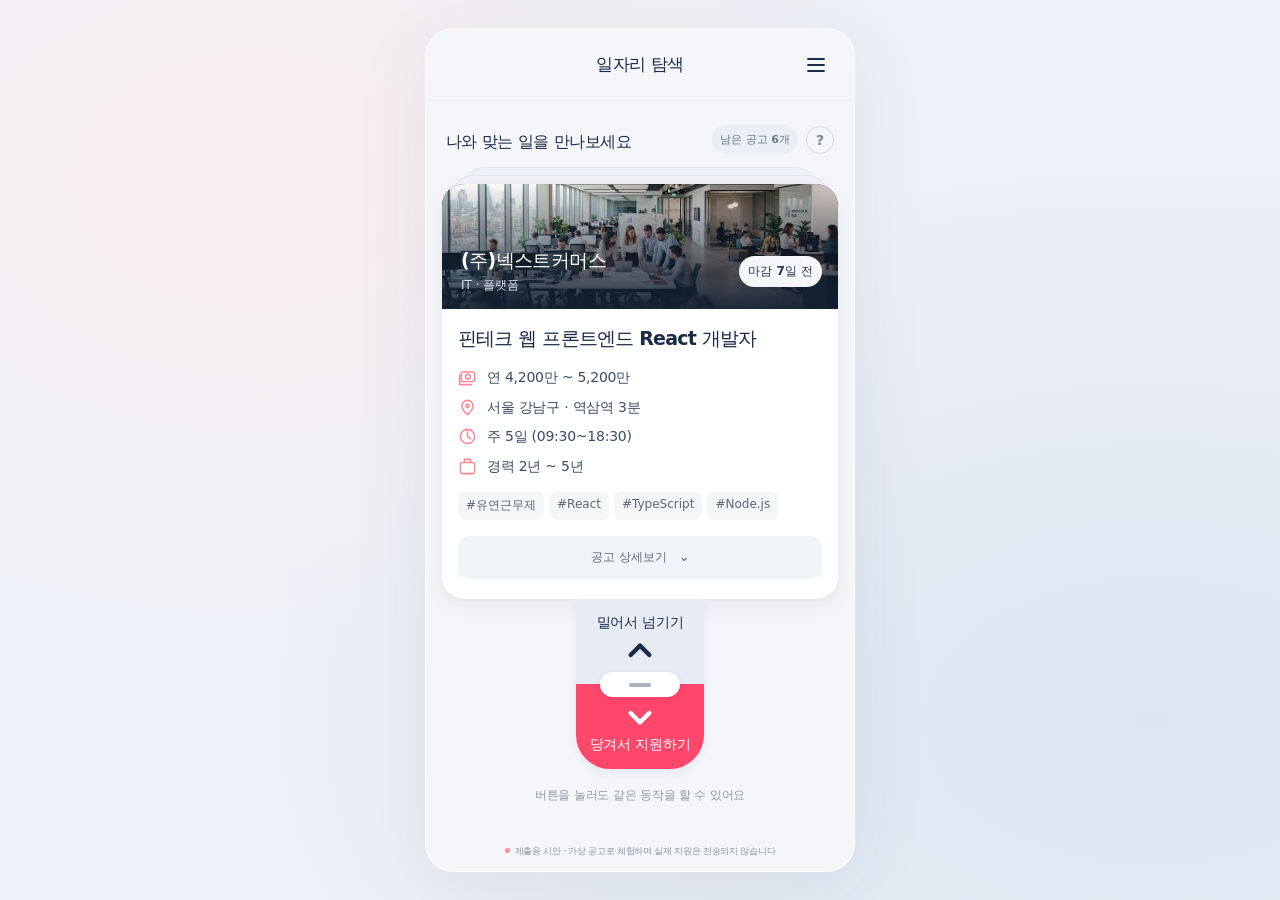
==== commit 9ba86145: "feat: update prototype details and sidebar interactions" ====
--- a/prototype/index.html
+++ b/prototype/index.html
@@ -48,11 +48,18 @@
         </svg>
         <div class="app-shell">
             <header class="header">
-                <button class="icon-button" id="back-button" aria-label="탐색 안내로 돌아가기">
-                    <svg><use href="#i-back" /></svg>
+                <h1>일자리 탐색</h1>
+                <button
+                    id="menu-button"
+                    class="icon-button menu-button"
+                    aria-label="메뉴 열기"
+                    aria-expanded="false"
+                    aria-controls="menu-dialog"
+                >
+                    <svg viewBox="0 0 24 24" aria-hidden="true">
+                        <path d="M4 6h16M4 12h16M4 18h16" />
+                    </svg>
                 </button>
-                <h1>일자리 탐색</h1>
-                <button id="help-button" class="help-button" aria-label="카드 조작 방법">?</button>
             </header>
             <main>
                 <div class="intro">
@@ -60,7 +67,14 @@
                         <!-- <span class="eyebrow">A LITTLE MOVE, A NEW START</span> -->
                         <p>나와 맞는 일을 만나보세요</p>
                     </div>
-                    <span id="remaining" class="remaining" aria-live="polite">남은 공고 6개</span>
+                    <div class="explore-tools">
+                        <span id="remaining" class="remaining" aria-live="polite"
+                            >남은 공고 6개</span
+                        >
+                        <button id="help-button" class="help-button" aria-label="카드 조작 방법">
+                            ?
+                        </button>
+                    </div>
                 </div>
                 <section id="explorer" aria-label="공고 카드 탐색">
                     <div class="card-stage" id="card-stage">
@@ -120,12 +134,38 @@
                                                 <dd id="career"></dd>
                                             </div>
                                         </dl>
-                                        <div class="wrap">
-                                            <div class="tags" id="tags"></div>
-                                            <button class="detail-button" id="detail-button">
-                                                공고 상세보기 <span aria-hidden="true">↗</span>
-                                            </button>
-                                        </div>
+                                        <div class="tags" id="tags"></div>
+                                        <button
+                                            class="secondary-button details-toggle detail-button"
+                                            id="detail-button"
+                                            aria-expanded="false"
+                                            aria-controls="job-details"
+                                        >
+                                            공고 상세보기 <span aria-hidden="true">⌄</span>
+                                        </button>
+                                        <section
+                                            class="job-details"
+                                            id="job-details"
+                                            aria-labelledby="detail-heading"
+                                            hidden
+                                        >
+                                            <div class="details-content">
+                                                <span class="eyebrow">ABOUT THIS JOB</span>
+                                                <h3 id="detail-heading">공고 상세</h3>
+                                                <section class="detail-block">
+                                                    <h4>이런 일을 해요</h4>
+                                                    <p id="detail-description"></p>
+                                                </section>
+                                                <section class="detail-block">
+                                                    <h4>근무 조건을 확인해 보세요</h4>
+                                                    <dl class="detail-facts" id="detail-facts"></dl>
+                                                </section>
+                                                <section class="detail-block">
+                                                    <h4>함께할 회사</h4>
+                                                    <p id="detail-company"></p>
+                                                </section>
+                                            </div>
+                                        </section>
                                     </div>
                                 </article>
                                 <section
@@ -305,19 +345,27 @@
                     <span></span>제출용 시안 · 가상 공고로 체험하며 실제 지원은 전송되지 않습니다
                 </p>
             </main>
-            <nav class="bottom-nav" aria-label="주 메뉴">
-                <button class="active" aria-current="page" id="nav-explore">
-                    <svg><use href="#i-compass" /></svg><span>일자리 탐색</span></button
-                ><button id="nav-matches">
-                    <span class="nav-icon"
-                        ><svg><use href="#i-heart" /></svg
-                        ><span class="nav-badge" id="applied-count" hidden>0</span></span
-                    ><span>나의 매칭</span></button
-                ><button id="nav-feedback">
-                    <svg><use href="#i-chat" /></svg><span>피드백</span>
-                </button>
-            </nav>
         </div>
+        <dialog id="menu-dialog" class="menu-dialog" aria-labelledby="menu-title">
+            <aside class="side-panel">
+                <div class="side-panel-heading">
+                    <h2 id="menu-title">메뉴</h2>
+                    <button id="close-menu" class="icon-button" aria-label="메뉴 닫기">×</button>
+                </div>
+                <nav class="side-nav" aria-label="주 메뉴">
+                    <button class="active" aria-current="page" id="nav-explore">
+                        <svg><use href="#i-compass" /></svg><span>일자리 탐색</span></button
+                    ><button id="nav-matches">
+                        <span class="nav-icon"
+                            ><svg><use href="#i-heart" /></svg
+                            ><span class="nav-badge" id="applied-count" hidden>0</span></span
+                        ><span>나의 매칭</span></button
+                    ><button id="nav-feedback">
+                        <svg><use href="#i-chat" /></svg><span>피드백</span>
+                    </button>
+                </nav>
+            </aside>
+        </dialog>
         <div class="toast" id="toast" role="status" aria-live="polite"></div>
         <dialog id="info-dialog" aria-labelledby="dialog-title">
             <div class="dialog-header">
--- a/prototype/styles.css
+++ b/prototype/styles.css
@@ -13,6 +13,9 @@
     font-synthesis: none;
     background: #e9edf3;
 }
+html {
+    scroll-padding-bottom: calc(env(safe-area-inset-bottom, 0px) + 16px);
+}
 * {
     box-sizing: border-box;
 }
@@ -74,16 +77,22 @@
     border: 0;
 }
 .app-shell {
+    padding-bottom: env(safe-area-inset-bottom, 0px);
     max-width: 430px;
     margin: 0 auto;
     background: var(--surface);
     min-height: 100svh;
     display: flex;
     flex-direction: column;
-    overflow: hidden;
+    overflow: clip;
     box-shadow: 0 16px 80px #21345112;
 }
 .header {
+    position: sticky;
+    top: 0;
+    z-index: 20;
+    background: var(--surface);
+    transition: transform 0.2s ease;
     height: 70px;
     padding: env(safe-area-inset-top, 0px) 18px 0;
     display: grid;
@@ -92,7 +101,15 @@
     border-bottom: 1px solid #e8ebf180;
     flex-shrink: 0;
 }
+.header.header-hidden {
+    transform: translateY(-110%);
+    pointer-events: none;
+}
+.header:focus-within {
+    transform: translateY(0);
+}
 .header h1 {
+    grid-column: 2;
     font-size: 17px;
     letter-spacing: -0.6px;
     margin: 0;
@@ -109,10 +126,8 @@
 .icon-button:hover {
     background: #e8ecf3;
 }
-.header .icon-button {
-    margin-left: -9px;
-}
-.header .help-button {
+.header .menu-button {
+    grid-column: 3;
     justify-self: end;
 }
 .remaining {
@@ -127,7 +142,7 @@
 }
 main {
     flex: 1;
-    padding: 0 18px;
+    padding: 0 16px;
     display: flex;
     flex-direction: column;
 }
@@ -233,6 +248,68 @@
 .card-front {
     touch-action: pan-x;
 }
+.card.details-open .card-front {
+    touch-action: pan-y;
+}
+.job-details {
+    overflow: hidden;
+}
+.details-content {
+    margin-top: 20px;
+    padding-top: 24px;
+    border-top: 1px solid var(--line);
+}
+.details-content h3 {
+    margin: 8px 0 26px;
+    font-size: 20px;
+    letter-spacing: -0.6px;
+}
+.detail-block {
+    margin-bottom: 26px;
+}
+.detail-block h4 {
+    margin: 0 0 12px;
+    font-size: 14px;
+    letter-spacing: -0.3px;
+}
+.detail-block p {
+    margin: 0;
+    color: var(--muted);
+    font-size: 13px;
+    line-height: 1.85;
+    overflow-wrap: anywhere;
+}
+.detail-facts {
+    margin: 0;
+    padding: 4px 14px;
+    border-radius: 12px;
+    background: var(--surface);
+    font-size: 12px;
+    line-height: 1.7;
+}
+.detail-facts > div {
+    display: grid;
+    grid-template-columns: 60px minmax(0, 1fr);
+    gap: 10px;
+    padding: 12px 0;
+}
+.detail-facts > div + div {
+    border-top: 1px solid var(--line);
+}
+.detail-facts dt {
+    color: var(--muted);
+}
+.detail-facts dd {
+    margin: 0;
+    overflow-wrap: anywhere;
+}
+.details-toggle {
+    width: 100%;
+    margin: 0 0 4px;
+}
+.details-toggle span {
+    margin-left: 8px;
+}
 .company-photo {
     height: 125px;
     position: relative;
@@ -268,12 +345,12 @@
     letter-spacing: -0.6px;
 }
 .company-info p {
-    font-size: 11px;
+    font-size: 12px;
     margin: 0;
     color: #dde3eb;
 }
 .company-info > span {
-    font-size: 10px;
+    font-size: 12px;
     font-weight: 750;
     background: #f5f6fa;
     color: #26354b;
@@ -282,13 +359,13 @@
     border-radius: 20px;
 }
 .job-body {
-    padding: 18px 19px 12px;
+    padding: 16px 16px;
 }
 .job-body h2 {
     font-size: 19px;
     line-height: 1.4;
     letter-spacing: -0.8px;
-    margin: 0 0 14px;
+    margin: 0 0 16px;
     font-weight: 800;
     min-height: 27px;
 }
@@ -313,7 +390,7 @@
 }
 .conditions dd {
     margin: 0;
-    font-size: 13px;
+    font-size: 14px;
     line-height: 1.4;
     color: #3b4c65;
     letter-spacing: -0.25px;
@@ -327,20 +404,13 @@
     background: #f5f6f8;
     color: #59657a;
     border-radius: 8px;
-    font-size: 10px;
+    font-size: 12px;
     padding: 6px 8px;
     white-space: nowrap;
 }
 .detail-button {
-    font-size: 11px;
-    font-weight: 750;
     display: block;
-    margin: 7px 0 0 auto;
-    padding: 6px 0 6px 10px;
-}
-.detail-button span {
-    margin-left: 6px;
-    color: #8290a4;
+    margin-top: 16px;
 }
 .handle {
     width: 128px;
@@ -362,7 +432,7 @@
     align-items: center;
     justify-content: center;
     gap: 3px;
-    font-size: 12px;
+    font-size: 14px;
     font-weight: 750;
     letter-spacing: -0.3px;
 }
@@ -445,7 +515,7 @@
     font-weight: 700;
 }
 .gesture-hint span {
-    font-size: 10px;
+    font-size: 12px;
     color: #919aaa;
 }
 .gesture-indicator {
@@ -646,30 +716,39 @@
     border-radius: 50%;
     margin: 0 5px 1px 0;
 }
-.bottom-nav {
-    display: flex;
-    background: #fff;
-    border-top: 1px solid #e5e8ee;
-    padding: 13px 12px calc(12px + env(safe-area-inset-bottom, 0px));
+.explore-tools {
+    display: flex;
+    align-items: center;
+    gap: 8px;
     flex-shrink: 0;
 }
-.bottom-nav button {
+.intro {
+    gap: 10px;
+}
+.side-nav {
+    display: flex;
+    flex-direction: column;
+    gap: 8px;
+    padding: 8px 16px;
+}
+.side-nav button {
     display: flex;
     align-items: center;
-    flex-direction: column;
-    gap: 7px;
-    flex: 1;
-    font-size: 11px;
-    color: #7e8694;
-    min-height: 44px;
-}
-.bottom-nav button.active {
+    gap: 14px;
+    min-height: 54px;
+    padding: 14px 12px;
+    border-radius: 12px;
+    text-align: left;
+    font-size: 14px;
+    color: var(--muted);
+}
+.side-nav button:hover {
+    background: var(--surface);
+}
+.side-nav button.active {
     color: var(--coral);
+    background: var(--coral-soft);
     font-weight: 700;
-}
-.bottom-nav svg {
-    width: 23px;
-    height: 23px;
 }
 .nav-icon {
     position: relative;
@@ -968,10 +1047,6 @@
     color: #8b95a6;
 }
 
-.wrap {
-    display: flex;
-    align-items: baseline;
-}
 /* Only the visible face sets the height; inactive faces overlay it for the flip. */
 .card[data-face="front"] > .card-front,
 .card[data-face="back"] > .card-back,
@@ -979,3 +1054,56 @@
     position: relative;
     inset: auto;
 }
+
+/* Native modal provides focus containment and keeps the page beneath inert. */
+dialog.menu-dialog {
+    position: fixed;
+    inset: 0 auto 0 50%;
+    transform: translateX(-50%);
+    width: min(100%, 430px);
+    height: 100dvh;
+    max-width: none;
+    max-height: none;
+    margin: 0;
+    padding: 0;
+    border: 0;
+    border-radius: 0;
+    background: transparent;
+    box-shadow: none;
+    /* Prevent autofocus from scrolling the off-screen panel during its slide. */
+    overflow: clip;
+}
+dialog.menu-dialog::backdrop {
+    background: rgb(0 0 0 / 45%);
+    backdrop-filter: none;
+}
+.side-panel {
+    width: 66.666667%;
+    height: 100%;
+    margin-left: auto;
+    padding: env(safe-area-inset-top, 0px) 0 env(safe-area-inset-bottom, 0px);
+    background: #fff;
+    box-shadow: -8px 0 30px #00000018;
+    overflow-y: auto;
+}
+.menu-dialog[open] .side-panel {
+    animation: menu-enter 0.22s ease-out;
+}
+.side-panel-heading {
+    display: flex;
+    justify-content: space-between;
+    align-items: center;
+    padding: 22px 16px 20px 24px;
+}
+.side-panel-heading h2 {
+    margin: 0;
+    font-size: 19px;
+}
+@keyframes menu-enter {
+    from {
+        transform: translateX(100%);
+    }
+    to {
+        transform: translateX(0);
+    }
+}
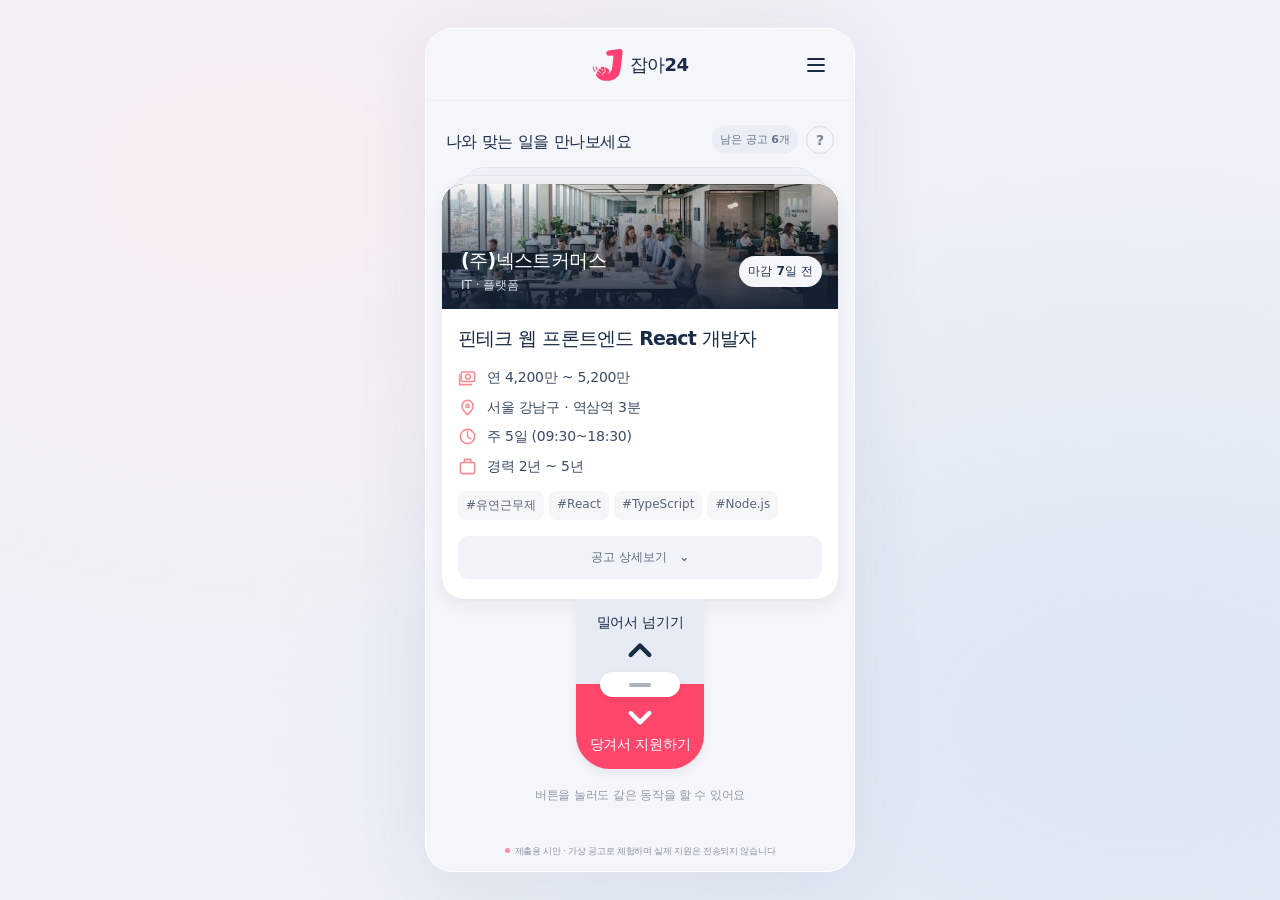
==== commit c7cbae00: "feat: 로고 적용" ====
--- a/prototype/index.html
+++ b/prototype/index.html
@@ -48,7 +48,10 @@
         </svg>
         <div class="app-shell">
             <header class="header">
-                <h1>일자리 탐색</h1>
+                <h1 class="header-brand">
+                    <img class="header-logo" src="assets/logo.svg" alt="" width="40" height="40" />
+                    <span>잡아24</span>
+                </h1>
                 <button
                     id="menu-button"
                     class="icon-button menu-button"
--- a/prototype/styles.css
+++ b/prototype/styles.css
@@ -110,10 +110,23 @@
 }
 .header h1 {
     grid-column: 2;
-    font-size: 17px;
+    font-size: 18px;
     letter-spacing: -0.6px;
     margin: 0;
     font-weight: 750;
+}
+.header-brand {
+    display: flex;
+    align-items: center;
+    gap: 6px;
+    white-space: nowrap;
+}
+.header-logo {
+    display: block;
+    width: 32px;
+    height: 32px;
+    object-fit: contain;
+    flex-shrink: 0;
 }
 .icon-button {
     width: 40px;
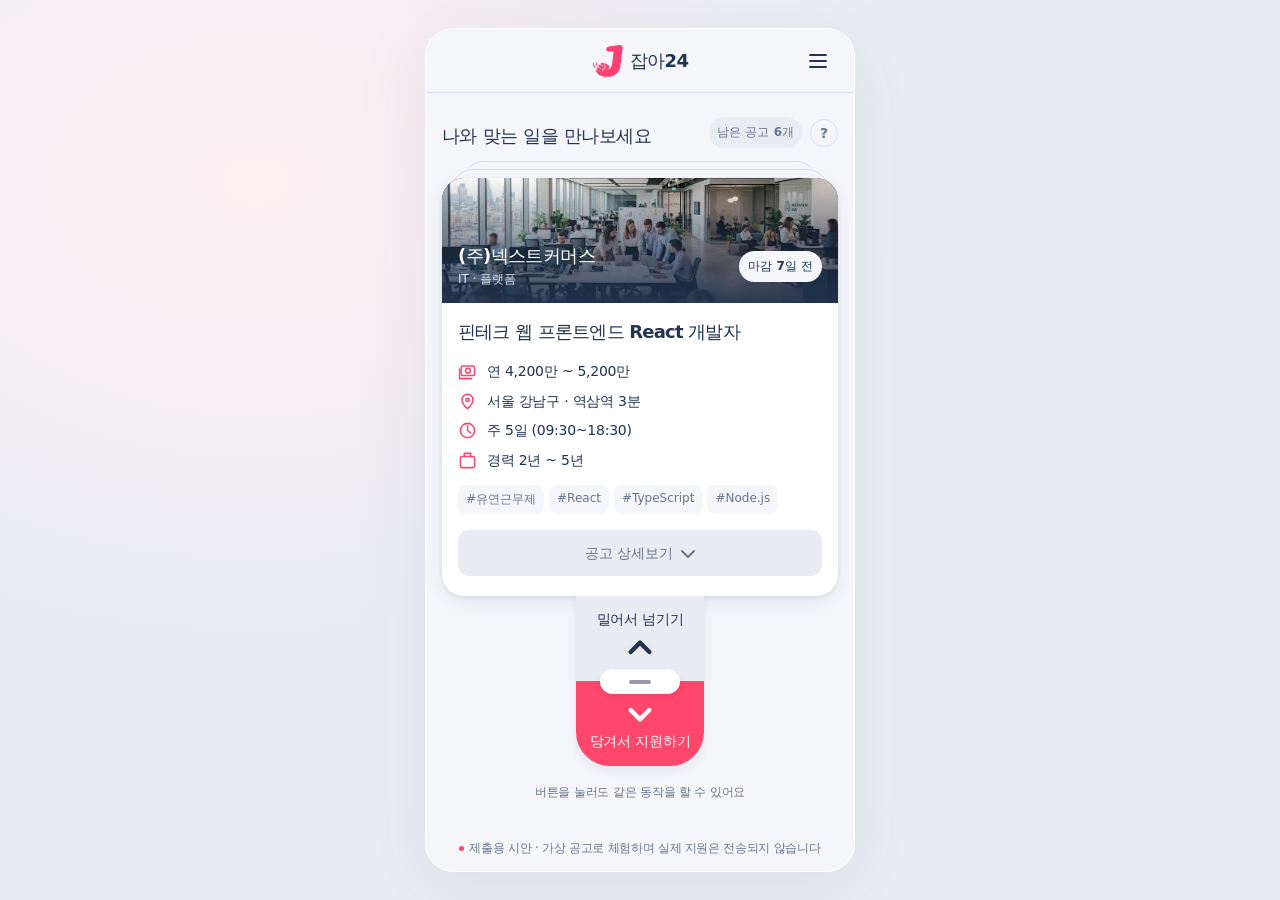
==== commit 38c44a37: "feat: add weekly feedback reports and refine responsive UI" ====
--- a/prototype/index.html
+++ b/prototype/index.html
@@ -5,10 +5,10 @@
         <meta name="viewport" content="width=device-width, initial-scale=1, viewport-fit=cover" />
         <meta name="theme-color" content="#f5f6fa" />
         <title>일자리 탐색 · 작동 시안</title>
-        <link rel="stylesheet" href="styles.css" />
-        <script src="state.js" defer></script>
-        <script src="jobs.js" defer></script>
-        <script src="app.js" defer></script>
+        <link rel="stylesheet" href="css/styles.css" />
+        <script src="js/state.js" defer></script>
+        <script src="js/jobs.js" defer></script>
+        <script src="js/app.js" defer></script>
     </head>
     <body>
         <svg class="svg-defs" xmlns="http://www.w3.org/2000/svg" aria-hidden="true">
@@ -144,17 +144,18 @@
                                             aria-expanded="false"
                                             aria-controls="job-details"
                                         >
-                                            공고 상세보기 <span aria-hidden="true">⌄</span>
+                                            공고 상세보기
+                                            <svg viewBox="0 0 14 8" aria-hidden="true">
+                                                <path d="m1 1 6 6 6-6" />
+                                            </svg>
                                         </button>
                                         <section
                                             class="job-details"
                                             id="job-details"
-                                            aria-labelledby="detail-heading"
+                                            aria-label="공고 상세 내용"
                                             hidden
                                         >
                                             <div class="details-content">
-                                                <span class="eyebrow">ABOUT THIS JOB</span>
-                                                <h3 id="detail-heading">공고 상세</h3>
                                                 <section class="detail-block">
                                                     <h4>이런 일을 해요</h4>
                                                     <p id="detail-description"></p>
--- a/prototype/css/styles.css
+++ b/prototype/css/styles.css
@@ -0,0 +1,1382 @@
+/* 메인 스타일: 비슷한 색상을 공통 팔레트로 통합한 버전입니다.
+   컬러 통합 전 버전은 프로젝트 루트의 ver1 폴더에 보관합니다. */
+:root {
+    /* 제목·본문·사진 바탕·토스트: 기존의 여러 진한 남색 통합 */
+    --color-navy: #213451;
+    /* 주요 버튼·조건 아이콘·선택 표시·안내 점 */
+    --color-brand: #ff466b;
+    /* 주요 버튼 호버·선택/필수 글자·강조 보조 문구 */
+    --color-brand-strong: #b72f51;
+    /* 선택 배경·성공 아이콘·성공/데스크톱 그라데이션 */
+    --color-brand-soft: #fff0f3;
+    /* 선택 및 호버 상태 테두리 */
+    --color-brand-border: #ff829c;
+    /* 카드·사이드바·그립 바탕, 강조 버튼 글자 */
+    --color-white: #ffffff;
+    /* 앱·헤더·태그·입력·뒤쪽 카드의 밝은 배경 */
+    --color-surface: #f5f6fa;
+    /* 배지·손잡이·보조 버튼·바깥 배경 */
+    --color-surface-muted: #e9edf3;
+    /* 모든 일반 구분선·테두리·손잡이 호버·사진 위 설명 */
+    --color-border: #dce2eb;
+    /* 부가 설명·해시태그·메뉴·기능 안내: 회색 글자 통합 */
+    --color-text-muted: #68758a;
+    /* 비활성 버튼 글자·손잡이 막대 */
+    --color-text-disabled: #929bad;
+    /* 키보드 포커스 표시 */
+    --color-focus: #346cb0;
+    /* 투명 배경·그라데이션 끝점·탭 강조 제거 */
+    --color-clear: transparent;
+    /* 카드·앱·손잡이·사이드바 그림자: 같은 남색의 8% */
+    --color-shadow-soft: color-mix(in srgb, var(--color-navy) 8%, var(--color-clear));
+    /* 토스트·대화상자·드래그 안내 그림자: 같은 남색의 20% */
+    --color-shadow-strong: color-mix(in srgb, var(--color-navy) 20%, var(--color-clear));
+    /* 사진 하단 글자 가독성을 위한 남색 90% */
+    --color-photo-overlay: color-mix(in srgb, var(--color-navy) 90%, var(--color-clear));
+    /* 대화상자와 사이드바 바깥 배경: 검정 불투명도 45% */
+    --color-overlay: rgb(0 0 0 / 45%);
+
+    /* 크기 및 타이포그래피 */
+    --handle-height: 170px;
+    --radius: 22px;
+    --font-title: 18px;
+    --font-body: 14px;
+    --font-caption: 12px;
+    --space-inline: 16px;
+    font-size: var(--font-body);
+    font-family: "Pretendard", "Noto Sans KR", "Malgun Gothic", system-ui, sans-serif;
+    color: var(--color-navy);
+    font-synthesis: none;
+    background: var(--color-surface-muted);
+}
+html {
+    scroll-padding-bottom: calc(env(safe-area-inset-bottom, 0px) + 16px);
+}
+* {
+    box-sizing: border-box;
+}
+body {
+    margin: 0;
+}
+button,
+textarea {
+    font: inherit;
+}
+button {
+    cursor: pointer;
+    -webkit-tap-highlight-color: var(--color-clear);
+}
+button {
+    color: inherit;
+}
+button:disabled {
+    cursor: not-allowed;
+}
+button:focus-visible,
+textarea:focus-visible,
+[tabindex]:focus-visible {
+    outline: 3px solid var(--color-focus);
+    outline-offset: 4px;
+}
+button {
+    border: 0;
+    background: none;
+}
+svg {
+    width: 24px;
+    height: 24px;
+    fill: none;
+    stroke: currentColor;
+    stroke-width: 1.8;
+    stroke-linecap: round;
+    stroke-linejoin: round;
+    flex-shrink: 0;
+}
+[hidden] {
+    display: none !important;
+}
+.svg-defs {
+    position: absolute;
+    width: 0;
+    height: 0;
+    overflow: hidden;
+}
+.sr-only {
+    position: absolute;
+    width: 1px;
+    height: 1px;
+    padding: 0;
+    margin: -1px;
+    overflow: hidden;
+    clip: rect(0, 0, 0, 0);
+    white-space: nowrap;
+    border: 0;
+}
+.app-shell {
+    padding-bottom: env(safe-area-inset-bottom, 0px);
+    max-width: 430px;
+    margin: 0 auto;
+    background: var(--color-surface);
+    min-height: 100svh;
+    display: flex;
+    flex-direction: column;
+    overflow: clip;
+    box-shadow: 0 16px 80px var(--color-shadow-soft);
+}
+.header {
+    position: sticky;
+    top: 0;
+    z-index: 20;
+    background: var(--color-surface);
+    transition: transform 0.2s ease;
+    height: 64px;
+    padding: env(safe-area-inset-top, 0px) var(--space-inline) 0;
+    display: grid;
+    grid-template-columns: 1fr auto 1fr;
+    align-items: center;
+    border-bottom: 1px solid var(--color-border);
+    flex-shrink: 0;
+}
+.header.header-hidden {
+    transform: translateY(-110%);
+    pointer-events: none;
+}
+.header:focus-within {
+    transform: translateY(0);
+}
+.header h1 {
+    grid-column: 2;
+    font-size: var(--font-title);
+    letter-spacing: -0.6px;
+    margin: 0;
+    font-weight: 750;
+}
+.header-brand {
+    display: flex;
+    align-items: center;
+    gap: 6px;
+    white-space: nowrap;
+}
+.header-logo {
+    display: block;
+    width: 32px;
+    height: 32px;
+    object-fit: contain;
+    flex-shrink: 0;
+}
+.icon-button {
+    width: 40px;
+    height: 40px;
+    display: grid;
+    place-items: center;
+    border-radius: 50%;
+    font-size: 28px;
+}
+.icon-button:hover {
+    background: var(--color-surface-muted);
+}
+.header .menu-button {
+    grid-column: 3;
+    justify-self: end;
+}
+.remaining {
+    white-space: nowrap;
+    font-size: var(--font-caption);
+    font-weight: 650;
+    color: var(--color-text-muted);
+    padding: 7px 8px;
+    background: var(--color-surface-muted);
+    border-radius: 20px;
+    flex-shrink: 0;
+}
+main {
+    flex: 1;
+    padding: 0 var(--space-inline);
+    display: flex;
+    flex-direction: column;
+}
+.intro {
+    display: flex;
+    justify-content: space-between;
+    align-items: center;
+    padding: 22px 0 27px;
+}
+.eyebrow {
+    font-size: var(--font-caption);
+    letter-spacing: 1.65px;
+    font-weight: 750;
+    color: var(--color-text-muted);
+}
+.intro p {
+    font-size: var(--font-title);
+    font-weight: 650;
+    letter-spacing: -0.55px;
+    margin: 6px 0 0;
+}
+.help-button {
+    height: 28px;
+    width: 28px;
+    border: 1px solid var(--color-border);
+    border-radius: 50%;
+    color: var(--color-text-muted);
+    font-weight: 650;
+    font-size: var(--font-body);
+}
+.card-stage {
+    position: relative;
+    perspective: 1400px;
+}
+.stack {
+    position: absolute;
+    border: 1px solid var(--color-border);
+    border-radius: var(--radius);
+    height: calc(100% - var(--handle-height));
+    background: var(--color-surface-muted);
+    top: -9px;
+    left: 9px;
+    right: 9px;
+}
+.stack-two {
+    top: -17px;
+    left: 20px;
+    right: 20px;
+    background: var(--color-surface);
+}
+.stack-one {
+    background: var(--color-surface);
+}
+.card-motion {
+    position: relative;
+    z-index: 2;
+    transform: translateY(var(--drag-y, 0px));
+    transition:
+        transform 0.34s cubic-bezier(0.2, 0.8, 0.2, 1),
+        opacity 0.28s ease;
+    will-change: transform;
+}
+.card-motion.dragging {
+    transition: none;
+    user-select: none;
+}
+.card-motion.leaving-down {
+    transform: translateY(130px) rotate(3deg);
+    opacity: 0;
+    pointer-events: none;
+}
+.card-motion.leaving-up {
+    transform: translateY(-80px);
+    opacity: 0;
+    pointer-events: none;
+}
+.card-motion.entering {
+    animation: card-enter 0.35s ease both;
+}
+.card {
+    position: relative;
+    transform-style: preserve-3d;
+    transition: transform 0.58s cubic-bezier(0.2, 0.7, 0.2, 1);
+}
+.card[data-face="back"] {
+    transform: rotateX(-180deg);
+}
+.card[data-face="applied"] {
+    transform: rotateX(180deg);
+}
+.card-face {
+    position: absolute;
+    inset: 0;
+    border-radius: var(--radius);
+    background: var(--color-white);
+    backface-visibility: hidden;
+    -webkit-backface-visibility: hidden;
+    box-shadow:
+        0 6px 18px var(--color-shadow-soft),
+        0 2px 5px var(--color-shadow-soft);
+    overflow: hidden;
+}
+.card-front {
+    touch-action: pan-x;
+}
+.card.details-open .card-front {
+    touch-action: pan-y;
+}
+.job-details {
+    overflow: hidden;
+}
+.details-content {
+    margin-top: 20px;
+    padding-top: 24px;
+    border-top: 1px solid var(--color-border);
+}
+.details-content h3 {
+    margin: 8px 0 26px;
+    font-size: var(--font-title);
+    letter-spacing: -0.6px;
+}
+.detail-block {
+    margin-bottom: 26px;
+}
+.detail-block h4 {
+    margin: 0 0 12px;
+    font-size: var(--font-title);
+    letter-spacing: -0.3px;
+}
+.detail-block p {
+    margin: 0;
+    color: var(--color-text-muted);
+    font-size: var(--font-body);
+    line-height: 1.85;
+    overflow-wrap: anywhere;
+}
+.detail-facts {
+    margin: 0;
+    padding: 4px var(--space-inline);
+    border-radius: 12px;
+    background: var(--color-surface);
+    font-size: var(--font-body);
+    line-height: 1.7;
+}
+.detail-facts > div {
+    display: grid;
+    grid-template-columns: 60px minmax(0, 1fr);
+    gap: 10px;
+    padding: 12px 0;
+}
+.detail-facts > div + div {
+    border-top: 1px solid var(--color-border);
+}
+.detail-facts dt {
+    color: var(--color-text-muted);
+}
+.detail-facts dd {
+    margin: 0;
+    overflow-wrap: anywhere;
+}
+.details-toggle {
+    width: 100%;
+    margin: 0 0 4px;
+}
+/* 선 바깥에는 획 두께만큼만 여백을 두고 글자 중심에 맞춥니다. */
+.details-toggle svg {
+    width: 14px;
+    height: 8px;
+    stroke-width: 1.8;
+    transform: translateY(1px);
+    margin-left: 0;
+    transition: transform 0.2s ease;
+}
+.details-toggle[aria-expanded="true"] svg {
+    transform: translateY(1px) rotate(180deg);
+}
+.company-photo {
+    height: 125px;
+    position: relative;
+    background: var(--color-navy);
+    overflow: hidden;
+}
+.company-photo img {
+    width: 100%;
+    height: 100%;
+    object-fit: cover;
+    object-position: center 46%;
+    pointer-events: none;
+}
+.photo-shade {
+    position: absolute;
+    inset: 0;
+    background: linear-gradient(var(--color-clear), var(--color-photo-overlay));
+}
+.company-info {
+    position: absolute;
+    bottom: 15px;
+    left: var(--space-inline);
+    right: var(--space-inline);
+    display: flex;
+    align-items: center;
+    justify-content: space-between;
+    gap: 8px;
+    color: var(--color-white);
+}
+.company-info h2 {
+    font-size: var(--font-title);
+    margin: 0 0 3px;
+    letter-spacing: -0.6px;
+}
+.company-info p {
+    font-size: var(--font-caption);
+    margin: 0;
+    color: var(--color-border);
+}
+.company-info > span {
+    font-size: var(--font-caption);
+    font-weight: 750;
+    background: var(--color-surface);
+    color: var(--color-navy);
+    white-space: nowrap;
+    padding: 7px 9px;
+    border-radius: 20px;
+}
+.job-body {
+    padding: 16px var(--space-inline);
+}
+.job-body h2 {
+    font-size: var(--font-title);
+    line-height: 1.4;
+    letter-spacing: -0.8px;
+    margin: 0 0 16px;
+    font-weight: 800;
+    min-height: 27px;
+}
+.conditions {
+    display: grid;
+    gap: 10px;
+    margin: 0 0 15px;
+}
+.conditions > div {
+    display: flex;
+    align-items: center;
+    gap: 10px;
+}
+.conditions dt {
+    display: flex;
+    color: var(--color-brand);
+}
+.conditions svg {
+    width: 19px;
+    height: 19px;
+    stroke-width: 1.9;
+}
+.conditions dd {
+    margin: 0;
+    font-size: var(--font-body);
+    line-height: 1.4;
+    color: var(--color-navy);
+    letter-spacing: -0.25px;
+}
+.tags {
+    display: flex;
+    gap: 5px;
+    flex-wrap: wrap;
+}
+.tag {
+    background: var(--color-surface);
+    color: var(--color-text-muted);
+    border-radius: 8px;
+    font-size: var(--font-caption);
+    padding: 6px 8px;
+    white-space: nowrap;
+}
+.detail-button {
+    display: flex;
+    align-items: center;
+    justify-content: center;
+    gap: 8px;
+    line-height: 20px;
+    margin-top: 16px;
+}
+.handle {
+    width: 128px;
+    height: var(--handle-height);
+    margin: 0 auto;
+    position: relative;
+    border-radius: 0 0 34px 34px;
+    overflow: visible;
+    box-shadow: 0 5px 9px var(--color-shadow-soft);
+    background: var(--color-surface-muted);
+    transition: opacity 0.2s;
+}
+.push-button,
+.pull-button {
+    width: 100%;
+    height: 85px;
+    display: flex;
+    flex-direction: column;
+    align-items: center;
+    justify-content: center;
+    gap: 3px;
+    font-size: var(--font-body);
+    font-weight: 750;
+    letter-spacing: -0.3px;
+}
+.push-button {
+    padding: 10px 0 13px;
+    background: var(--color-surface-muted);
+}
+.push-button svg,
+.pull-button svg {
+    width: 32px;
+    height: 32px;
+    stroke-width: 3.3;
+}
+.pull-button {
+    padding: 12px 0 10px;
+    border-radius: 0 0 34px 34px;
+    background: var(--color-brand);
+    color: var(--color-white);
+}
+.pull-button svg {
+    transform: rotate(180deg);
+}
+.push-button:hover {
+    background: var(--color-border);
+}
+.pull-button:hover {
+    background: var(--color-brand-strong);
+}
+.grip {
+    position: absolute;
+    z-index: 3;
+    top: 73px;
+    left: 24px;
+    width: 80px;
+    height: 25px;
+    display: grid;
+    place-items: center;
+    border-radius: 22px;
+    background: var(--color-white);
+    box-shadow: 0 2px 7px var(--color-shadow-soft);
+    touch-action: none;
+    cursor: grab;
+}
+.grip:active {
+    cursor: grabbing;
+}
+.grip span {
+    height: 4px;
+    width: 22px;
+    background: var(--color-text-disabled);
+    border-radius: 5px;
+}
+.handle.feedback-open {
+    opacity: 0.25;
+    pointer-events: none;
+}
+.handle.handle-hint {
+    animation: handle-nudge 0.55s ease-in-out 2;
+}
+@keyframes handle-nudge {
+    0%,
+    70%,
+    100% {
+        transform: translateY(0);
+    }
+    35% {
+        transform: translateY(8px);
+    }
+}
+.gesture-hint {
+    text-align: center;
+    color: var(--color-text-muted);
+    font-size: var(--font-caption);
+    line-height: 1.9;
+    margin: 15px 0 18px;
+    letter-spacing: -0.2px;
+}
+.gesture-hint strong {
+    color: var(--color-navy);
+    font-weight: 700;
+}
+.gesture-hint span {
+    font-size: var(--font-caption);
+    color: var(--color-text-muted);
+}
+.gesture-indicator {
+    position: absolute;
+    left: 50%;
+    top: 44%;
+    transform: translate(-50%, -50%);
+    z-index: 5;
+    border-radius: 30px;
+    padding: 12px var(--space-inline);
+    background: var(--color-navy);
+    box-shadow: 0 4px 20px var(--color-shadow-strong);
+    color: var(--color-white);
+    font-size: var(--font-body);
+    font-weight: 700;
+    white-space: nowrap;
+    opacity: 0;
+    pointer-events: none;
+    transition: opacity 0.15s;
+}
+.gesture-indicator.visible {
+    opacity: 1;
+}
+.gesture-indicator.apply {
+    background: var(--color-brand);
+}
+.card-back {
+    transform: rotateX(180deg);
+    padding: 23px var(--space-inline);
+    overflow-y: auto;
+}
+.feedback-top {
+    display: flex;
+    align-items: center;
+    justify-content: space-between;
+    margin-bottom: 13px;
+}
+.feedback-top .eyebrow {
+    color: var(--color-brand-strong);
+}
+.required-label {
+    font-size: var(--font-caption);
+    padding: 4px 8px;
+    background: var(--color-brand-soft);
+    color: var(--color-brand-strong);
+    border-radius: 6px;
+}
+.card-back h2 {
+    font-size: var(--font-title);
+    letter-spacing: -0.8px;
+    margin: 0 0 7px;
+}
+.feedback-description {
+    font-size: var(--font-caption);
+    line-height: 1.6;
+    color: var(--color-text-muted);
+    margin: 0 0 18px;
+}
+fieldset {
+    border: 0;
+    padding: 0;
+    margin: 0;
+}
+.reason-grid {
+    display: grid;
+    grid-template-columns: 1fr 1fr;
+    gap: 8px;
+}
+.reason {
+    display: flex;
+    align-items: center;
+    gap: 8px;
+    min-height: 43px;
+    border: 1px solid var(--color-border);
+    border-radius: 10px;
+    font-size: var(--font-body);
+    text-align: left;
+    padding: 9px var(--space-inline);
+    background: var(--color-surface);
+    transition:
+        background 0.15s,
+        border-color 0.15s;
+}
+.reason svg {
+    width: 18px;
+    height: 18px;
+    color: var(--color-text-muted);
+}
+.reason-check {
+    margin-left: auto;
+    color: var(--color-brand);
+    visibility: hidden;
+}
+.reason[aria-pressed="true"] {
+    background: var(--color-brand-soft);
+    border-color: var(--color-brand-border);
+    color: var(--color-brand-strong);
+    font-weight: 700;
+}
+.reason[aria-pressed="true"] svg {
+    color: var(--color-brand);
+}
+.reason[aria-pressed="true"] .reason-check {
+    visibility: visible;
+}
+.reason:hover {
+    border-color: var(--color-brand-border);
+}
+.reason-other {
+    grid-column: 1/-1;
+}
+.other-icon {
+    font-size: var(--font-title);
+    line-height: 18px;
+    width: 18px;
+    text-align: center;
+}
+.selection-hint {
+    font-size: var(--font-caption);
+    color: var(--color-text-muted);
+    margin: 13px 0 11px;
+    min-height: 15px;
+}
+.feedback-actions {
+    display: flex;
+    gap: 8px;
+}
+.primary-button,
+.secondary-button {
+    padding: 13px var(--space-inline);
+    border-radius: 11px;
+    font-size: var(--font-body);
+    font-weight: 750;
+    min-height: 43px;
+}
+.primary-button {
+    background: var(--color-brand);
+    color: var(--color-white);
+}
+.primary-button:hover:not(:disabled) {
+    background: var(--color-brand-strong);
+}
+.primary-button:disabled {
+    background: var(--color-surface-muted);
+    color: var(--color-text-disabled);
+}
+.secondary-button {
+    background: var(--color-surface-muted);
+    color: var(--color-text-muted);
+    white-space: nowrap;
+}
+.feedback-actions .primary-button {
+    flex: 1;
+}
+.other-field {
+    margin: 12px 0 0;
+}
+.other-field label {
+    display: block;
+    font-size: var(--font-body);
+    font-weight: 650;
+    margin-bottom: 6px;
+}
+.other-field label span {
+    color: var(--color-brand);
+    font-size: var(--font-caption);
+}
+textarea {
+    width: 100%;
+    resize: vertical;
+    border: 1px solid var(--color-border);
+    border-radius: 8px;
+    padding: 9px var(--space-inline);
+    font-size: var(--font-body);
+    line-height: 1.5;
+    color: var(--color-navy);
+    background: var(--color-surface);
+    min-height: 58px;
+    max-height: 120px;
+}
+.card-back:has(.other-field:not([hidden])) .feedback-description {
+    margin-bottom: 12px;
+}
+.demo-note {
+    font-size: var(--font-caption);
+    line-height: 1.6;
+    letter-spacing: -0.3px;
+    color: var(--color-text-muted);
+    text-align: center;
+    margin: auto 0 13px;
+    padding-top: 8px;
+}
+.demo-note > span {
+    display: inline-block;
+    width: 5px;
+    height: 5px;
+    background: var(--color-brand);
+    border-radius: 50%;
+    margin: 0 5px 1px 0;
+}
+.explore-tools {
+    display: flex;
+    align-items: center;
+    gap: 8px;
+    flex-shrink: 0;
+}
+.intro {
+    gap: 10px;
+}
+.side-nav {
+    display: flex;
+    flex-direction: column;
+    gap: 8px;
+    padding: 8px var(--space-inline);
+}
+.side-nav button {
+    display: flex;
+    align-items: center;
+    gap: 14px;
+    min-height: 54px;
+    padding: 14px var(--space-inline);
+    border-radius: 12px;
+    text-align: left;
+    font-size: var(--font-body);
+    color: var(--color-text-muted);
+}
+.side-nav button:hover {
+    background: var(--color-surface);
+}
+.side-nav button.active {
+    color: var(--color-brand);
+    background: var(--color-brand-soft);
+    font-weight: 700;
+}
+.nav-icon {
+    position: relative;
+    display: flex;
+}
+.nav-badge {
+    position: absolute;
+    top: -4px;
+    right: -10px;
+    background: var(--color-brand);
+    color: var(--color-white);
+    font-size: var(--font-caption);
+    min-width: 20px;
+    height: 20px;
+    border-radius: 50%;
+    display: grid;
+    place-items: center;
+    border: 2px solid var(--color-white);
+}
+.toast {
+    position: fixed;
+    bottom: max(96px, env(safe-area-inset-bottom));
+    left: 50%;
+    transform: translate(-50%, 12px);
+    background: var(--color-navy);
+    color: var(--color-white);
+    border-radius: 14px;
+    box-shadow: 0 6px 20px var(--color-shadow-strong);
+    padding: 15px var(--space-inline);
+    font-size: var(--font-body);
+    font-weight: 650;
+    white-space: nowrap;
+    z-index: 30;
+    opacity: 0;
+    pointer-events: none;
+    transition:
+        transform 0.2s,
+        opacity 0.2s;
+}
+.toast.visible {
+    opacity: 1;
+    transform: translate(-50%, 0);
+}
+.complete {
+    text-align: center;
+    padding: 80px 0 90px;
+}
+.complete-icon {
+    width: 76px;
+    height: 76px;
+    border-radius: 50%;
+    background: var(--color-brand-soft);
+    color: var(--color-brand);
+    display: grid;
+    place-items: center;
+    margin: 0 auto 30px;
+}
+.complete-icon svg {
+    width: 35px;
+    height: 35px;
+}
+.complete h2 {
+    font-size: var(--font-title);
+    letter-spacing: -1px;
+    margin: 12px 0;
+}
+.complete p {
+    font-size: var(--font-body);
+    color: var(--color-text-muted);
+}
+.completion-summary {
+    display: flex;
+    justify-content: center;
+    gap: 35px;
+    margin: 32px 0;
+}
+.completion-summary div {
+    font-size: var(--font-caption);
+    color: var(--color-text-muted);
+}
+.completion-summary strong {
+    font-size: 30px;
+    display: block;
+    color: var(--color-navy);
+    margin-bottom: 6px;
+}
+.complete .primary-button {
+    width: 100%;
+    max-width: 260px;
+}
+dialog {
+    width: calc(100% - var(--space-inline) * 2);
+    max-width: 398px;
+    border: 0;
+    border-radius: 22px;
+    padding: 23px var(--space-inline);
+    color: var(--color-navy);
+    box-shadow: 0 24px 80px var(--color-shadow-strong);
+    max-height: 85svh;
+}
+dialog::backdrop {
+    background: var(--color-overlay);
+    backdrop-filter: blur(4px);
+}
+.dialog-header {
+    display: flex;
+    align-items: center;
+    justify-content: space-between;
+    gap: 8px;
+    margin-bottom: 12px;
+}
+.dialog-header h2 {
+    font-size: var(--font-title);
+    margin: 0;
+    letter-spacing: -0.6px;
+}
+.dialog-header .icon-button {
+    flex-shrink: 0;
+    margin-right: 0;
+}
+#dialog-content {
+    font-size: var(--font-body);
+    line-height: 1.8;
+    color: var(--color-text-muted);
+}
+#dialog-content h3 {
+    font-size: var(--font-title);
+    line-height: 1.5;
+    color: var(--color-navy);
+    margin: 12px 0;
+}
+#dialog-content p {
+    margin: 9px 0 18px;
+}
+#dialog-content ul {
+    padding-left: 20px;
+}
+#dialog-content li {
+    margin: 8px 0;
+}
+.dialog-list {
+    padding: 14px 0;
+    border-bottom: 1px solid var(--color-border);
+}
+.dialog-list strong {
+    display: block;
+    color: var(--color-navy);
+    font-size: var(--font-body);
+}
+.dialog-list span {
+    display: block;
+    font-size: var(--font-caption);
+}
+#dialog-done {
+    width: 100%;
+    margin-top: 22px;
+}
+.dialog-note {
+    font-size: var(--font-caption);
+    color: var(--color-text-muted);
+}
+.card-motion {
+    perspective: 1400px;
+}
+@keyframes card-enter {
+    from {
+        opacity: 0.15;
+        transform: translateY(12px);
+    }
+    to {
+        opacity: 1;
+        transform: translateY(0);
+    }
+}
+@media (min-width: 700px) {
+    body {
+        padding: 28px 0;
+        background:
+            radial-gradient(ellipse at 20% 20%, var(--color-brand-soft), var(--color-clear) 45%),
+            radial-gradient(ellipse at 90% 80%, var(--color-surface-muted), var(--color-clear) 55%),
+            var(--color-surface-muted);
+    }
+    .app-shell {
+        min-height: 844px;
+        border: 1px solid var(--color-white);
+        border-radius: 28px;
+    }
+    .intro {
+        padding-top: 24px;
+    }
+    .card-stage {
+        margin-top: 3px;
+    }
+}
+@media (max-width: 365px) {
+    .intro {
+        flex-wrap: wrap;
+    }
+    .explore-tools {
+        margin-left: auto;
+    }
+    .reason-grid {
+        grid-template-columns: 1fr;
+    }
+}
+@media (prefers-reduced-motion: reduce) {
+    *,
+    *::before,
+    *::after {
+        animation: none !important;
+        transition: none !important;
+        scroll-behavior: auto !important;
+    }
+}
+.card-success {
+    transform: rotateX(180deg);
+    display: flex;
+    flex-direction: column;
+    align-items: center;
+    justify-content: center;
+    padding: 28px var(--space-inline);
+    text-align: center;
+    background:
+        radial-gradient(ellipse at 50% 15%, var(--color-brand-soft), var(--color-clear) 70%),
+        var(--color-white);
+}
+.success-mark {
+    display: grid;
+    place-items: center;
+    width: 68px;
+    height: 68px;
+    margin-bottom: 23px;
+    border-radius: 50%;
+    color: var(--color-brand);
+    background: var(--color-brand-soft);
+}
+.success-mark svg {
+    width: 31px;
+    height: 31px;
+    fill: var(--color-brand-soft);
+}
+.card-success .eyebrow {
+    color: var(--color-brand-strong);
+}
+.card-success h2 {
+    font-size: var(--font-title);
+    letter-spacing: -1px;
+    margin: 12px 0 8px;
+}
+.card-success p {
+    color: var(--color-text-muted);
+    font-size: var(--font-body);
+    line-height: 1.7;
+    margin: 0 0 23px;
+}
+.card-success .primary-button {
+    min-width: 180px;
+}
+.success-next {
+    margin-top: 11px;
+    font-size: var(--font-caption);
+    color: var(--color-text-muted);
+}
+
+/* Only the visible face sets the height; inactive faces overlay it for the flip. */
+.card[data-face="front"] > .card-front,
+.card[data-face="back"] > .card-back,
+.card[data-face="applied"] > .card-success {
+    position: relative;
+    inset: auto;
+}
+
+/* Native modal provides focus containment and keeps the page beneath inert. */
+dialog.menu-dialog {
+    position: fixed;
+    inset: 0 auto 0 50%;
+    transform: translateX(-50%);
+    width: min(100%, 430px);
+    height: 100dvh;
+    max-width: none;
+    max-height: none;
+    margin: 0;
+    padding: 0;
+    border: 0;
+    border-radius: 0;
+    background: var(--color-clear);
+    box-shadow: none;
+    /* Prevent autofocus from scrolling the off-screen panel during its slide. */
+    overflow: clip;
+}
+.side-panel {
+    width: 66.666667%;
+    height: 100%;
+    margin-left: auto;
+    padding: env(safe-area-inset-top, 0px) 0 env(safe-area-inset-bottom, 0px);
+    background: var(--color-white);
+    box-shadow: -8px 0 30px var(--color-shadow-soft);
+    overflow-y: auto;
+}
+.menu-dialog[open] .side-panel {
+    animation: menu-enter 0.22s ease-out;
+}
+.side-panel-heading {
+    display: flex;
+    justify-content: space-between;
+    align-items: center;
+    padding: 22px var(--space-inline) 20px;
+}
+.side-panel-heading h2 {
+    margin: 0;
+    font-size: var(--font-title);
+}
+@keyframes menu-enter {
+    from {
+        transform: translateX(100%);
+    }
+    to {
+        transform: translateX(0);
+    }
+}
+
+/* 나의 매칭: 탐색 페이지와 같은 팔레트·폰트·16px 여백을 사용합니다. */
+.matching-main {
+    padding-top: 16px;
+    gap: 16px;
+}
+.match-notice {
+    display: flex;
+    align-items: center;
+    gap: 16px;
+    padding: 12px var(--space-inline);
+    width: 100%;
+    border-radius: 14px;
+    background: var(--color-brand-soft);
+    text-align: left;
+}
+.match-notice img {
+    object-fit: contain;
+    flex-shrink: 0;
+}
+.match-notice .notice-chevron {
+    width: 10px;
+    height: 18px;
+    stroke-width: 1.8;
+    color: var(--color-text-muted);
+}
+.match-notice > span:first-of-type {
+    flex: 1;
+}
+.match-notice strong {
+    display: block;
+    font-size: var(--font-body);
+    color: var(--color-brand-strong);
+}
+.match-notice span span {
+    display: block;
+    margin-top: 4px;
+    font-size: var(--font-caption);
+    color: var(--color-text-muted);
+}
+.match-toolbar {
+    display: flex;
+    align-items: center;
+    justify-content: space-between;
+    gap: 8px;
+    font-size: var(--font-body);
+}
+.match-sort {
+    font-size: var(--font-body);
+}
+.match-sort select {
+    font: inherit;
+    font-size: var(--font-body);
+    color: var(--color-text-muted);
+    background: var(--color-clear);
+    border: 0;
+    padding: 8px 0;
+}
+.match-sort select:focus-visible {
+    outline: 3px solid var(--color-focus);
+    outline-offset: 2px;
+}
+.match-filters {
+    display: flex;
+    gap: 6px;
+    min-width: 0;
+    max-width: 100%;
+    overflow-x: auto;
+    overscroll-behavior-x: contain;
+    scrollbar-width: thin;
+    padding: 4px;
+    margin: -4px;
+}
+.match-filters button {
+    flex: 0 0 auto;
+    padding: 10px 16px;
+    border-radius: 24px;
+    background: var(--color-surface-muted);
+    font-size: var(--font-body);
+    font-weight: 700;
+    white-space: nowrap;
+}
+.match-filters button[aria-pressed="true"] {
+    background: var(--color-brand);
+    color: var(--color-white);
+}
+.match-list {
+    display: grid;
+    gap: 16px;
+}
+.match-card {
+    border-radius: 16px;
+    padding: 16px var(--space-inline);
+    background: var(--color-white);
+}
+.match-card-top {
+    display: flex;
+    justify-content: space-between;
+    align-items: center;
+    gap: 8px;
+    margin-bottom: 8px;
+}
+.match-badges {
+    display: flex;
+    flex-wrap: wrap;
+    gap: 6px;
+}
+.match-badge {
+    padding: 4px 10px;
+    border-radius: 16px;
+    background: var(--color-brand-soft);
+    color: var(--color-brand-strong);
+    font-size: var(--font-caption);
+    font-weight: 650;
+}
+.match-new,
+.match-neutral {
+    background: var(--color-surface-muted);
+    color: var(--color-text-muted);
+}
+.match-new {
+    color: var(--color-focus);
+}
+.match-deadline {
+    flex-shrink: 0;
+    font-size: var(--font-caption);
+    color: var(--color-brand-strong);
+    font-weight: 650;
+}
+.match-company {
+    margin: 0 0 4px;
+    font-size: var(--font-caption);
+    color: var(--color-text-muted);
+}
+.match-card h2 {
+    margin: 0;
+    font-size: var(--font-title);
+    line-height: 1.4;
+    letter-spacing: -0.6px;
+}
+.match-personal {
+    font-size: var(--font-caption);
+    color: var(--color-text-muted);
+    margin: 6px 0;
+}
+.match-steps {
+    display: flex;
+    list-style: none;
+    padding: 0;
+    margin: 16px 0 0;
+}
+.match-steps li {
+    position: relative;
+    flex: 1;
+    min-width: 0;
+    display: flex;
+    flex-direction: column;
+    align-items: center;
+    text-align: center;
+    font-size: var(--font-caption);
+    color: var(--color-text-muted);
+}
+.match-steps li:not(:last-child)::after {
+    content: "";
+    position: absolute;
+    top: 9px;
+    left: calc(50% + 14px);
+    right: calc(-50% + 14px);
+    height: 2px;
+    background: var(--color-border);
+}
+.match-steps li.is-done:has(+ .is-done)::after,
+.match-steps li.is-done:has(+ .is-current)::after {
+    background: var(--color-brand);
+}
+.step-dot {
+    width: 20px;
+    height: 20px;
+    margin-bottom: 6px;
+    display: grid;
+    place-items: center;
+    border-radius: 50%;
+    background: var(--color-border);
+    color: var(--color-white);
+    font-size: var(--font-body);
+}
+.is-done .step-dot,
+.is-current .step-dot {
+    background: var(--color-brand);
+}
+.is-current .step-dot {
+    position: relative;
+    outline: 4px solid var(--color-brand-soft);
+}
+/* 현재 진행 단계에만 링을 퍼뜨려 표시하며, 레이아웃 크기는 유지합니다. */
+.is-current .step-dot::after {
+    content: "";
+    position: absolute;
+    inset: -4px;
+    border: 2px solid var(--color-brand);
+    border-radius: inherit;
+    pointer-events: none;
+    opacity: 0;
+    animation: match-step-pulse 2s ease-out infinite;
+}
+@keyframes match-step-pulse {
+    0% {
+        transform: scale(0.85);
+        opacity: 0;
+    }
+    15% {
+        opacity: 0.45;
+    }
+    75%,
+    100% {
+        transform: scale(1.55);
+        opacity: 0;
+    }
+}
+.is-done .step-label,
+.is-current .step-label {
+    color: var(--color-navy);
+    font-weight: 650;
+}
+.step-date {
+    min-height: 18px;
+    margin-top: 2px;
+}
+.match-action {
+    width: 100%;
+    min-height: 36px;
+    margin-top: 12px;
+    padding: 10px var(--space-inline);
+    font-size: var(--font-body);
+    font-weight: 700;
+    border-radius: 10px;
+}
+.match-action-accent {
+    background: var(--color-brand-soft);
+    color: var(--color-brand-strong);
+}
+.match-empty {
+    padding: 40px var(--space-inline);
+    text-align: center;
+    color: var(--color-text-muted);
+}
+.matching-main .demo-note {
+    margin-top: 8px;
+}
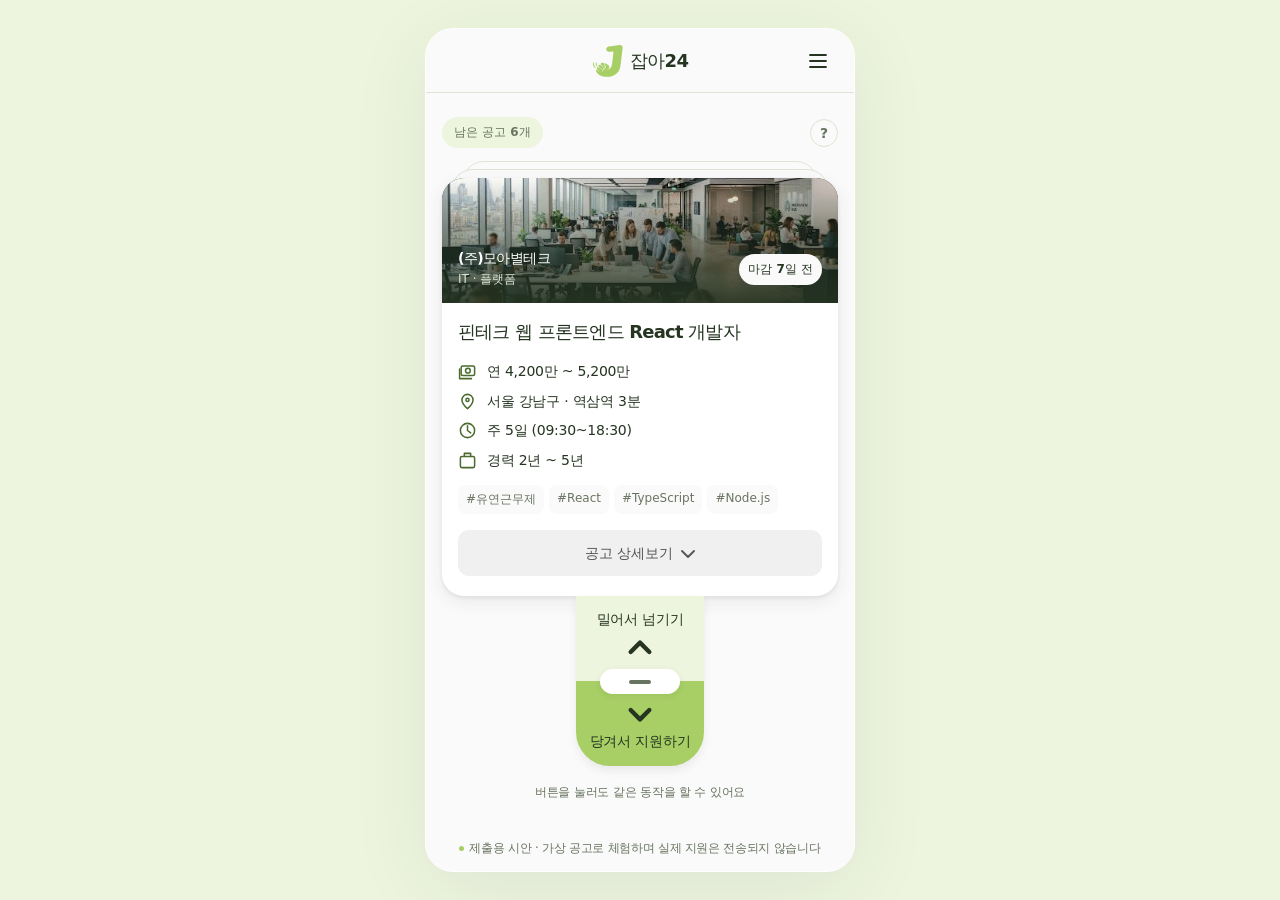
==== commit 5f5eb3a1: "Update prototype palette, matching states and sample company names" ====
--- a/prototype/index.html
+++ b/prototype/index.html
@@ -6,6 +6,7 @@
         <meta name="theme-color" content="#f5f6fa" />
         <title>일자리 탐색 · 작동 시안</title>
         <link rel="stylesheet" href="css/styles.css" />
+        <link rel="stylesheet" href="css/palette-growth.css" />
         <script src="js/state.js" defer></script>
         <script src="js/jobs.js" defer></script>
         <script src="js/app.js" defer></script>
@@ -49,7 +50,11 @@
         <div class="app-shell">
             <header class="header">
                 <h1 class="header-brand">
-                    <img class="header-logo" src="assets/logo.svg" alt="" width="40" height="40" />
+                    <svg class="header-logo" aria-hidden="true" focusable="false" width="32" height="32" viewBox="0 0 32 32" fill="none" xmlns="http://www.w3.org/2000/svg">
+                    <path d="M16.9443 1.55921L27.5089 0.0432682C29.2696 -0.25992 30.8008 1.06653 30.6094 2.88566L28.4275 20.9633C28.0065 25.0184 25.9395 28.0503 22.6476 29.9073C18.2457 32.4086 13.04 32.2949 8.86774 30.6274C6.7242 29.7557 5.00171 28.3535 4.19788 26.4585C3.89166 25.7764 3.92994 25.0942 4.38927 24.7531C4.5041 24.6394 4.61893 24.6773 4.73376 24.791L6.7242 26.3448C7.06869 26.648 7.45147 26.2311 7.03042 25.928L5.00171 24.2983C4.5041 23.8814 4.69549 23.0098 5.19309 22.5171C5.57587 22.1381 6.0352 22.0244 6.3797 22.2518L8.63807 24.0709C9.02085 24.3741 9.36534 23.9572 8.98257 23.654L6.64764 21.797C6.22659 21.4559 6.41798 20.6222 6.87731 20.1295C7.29836 19.7126 7.79597 19.5989 8.17874 19.8263L10.6285 21.7212C11.0113 21.9865 11.3558 21.6075 10.973 21.2664L8.82946 19.561C8.44668 19.2578 8.71463 18.4241 9.32707 18.0072C10.1309 17.4387 11.0878 17.5903 11.5472 18.0072L12.083 18.3862C11.4706 19.4852 12.1979 20.6222 13.6141 21.4559C12.6189 22.3655 11.4323 23.1614 10.7051 24.412C10.2074 25.2458 10.0161 26.1933 10.2457 27.027C10.6285 25.4353 11.7385 24.033 13.0017 22.934C13.6907 22.3276 14.418 21.6454 13.9586 21.1527C13.0017 20.4706 12.2744 19.7884 12.2744 19.0304C12.2744 18.2725 12.9252 18.083 13.5759 18.3862C14.4563 18.7651 15.6046 19.3336 16.3319 19.9779C17.2122 20.7359 17.4802 21.8349 17.0974 22.8961C16.7912 23.7677 15.5663 24.6015 14.1118 25.1321C16.5232 24.791 18.284 23.5025 19.2409 21.7212C19.7385 20.7738 19.9682 19.8263 20.1213 18.6893L21.461 7.35768C21.5376 6.9029 21.1931 6.56181 20.772 6.56181L16.9826 6.63761C15.4897 6.71341 14.3031 5.61435 14.2649 4.21211C14.1883 2.92356 15.2984 1.8245 16.9443 1.55921Z" fill="currentColor"/>
+                    <path d="M1.67039 17.0622C0.833003 18.1439 0.743283 19.9856 1.61057 21.5058C2.1788 22.4121 3.04609 22.9383 3.85357 22.9968C4.0031 23.026 4.06292 22.8506 3.91338 22.7629C3.37506 22.3828 2.95637 21.7689 2.56759 21.0088C1.96945 19.9272 1.76011 18.4947 1.84983 17.1499C1.87973 17.0037 1.76011 16.9453 1.67039 17.0622Z" fill="currentColor"/>
+                    <path d="M4.45376 17.1705C3.5834 18.0052 3.46684 19.24 4.00146 20.3254C4.37574 21.0414 5.06438 21.5003 5.6694 21.495C5.90298 21.4902 5.94913 21.346 5.80379 21.22C5.24551 20.6439 4.90179 19.9773 4.80319 19.27C4.72362 18.6482 4.7398 18.0173 4.69484 17.2874C4.69888 17.1297 4.57257 17.0892 4.45376 17.1705Z" fill="currentColor"/>
+                    </svg>
                     <span>잡아24</span>
                 </h1>
                 <button
@@ -66,14 +71,8 @@
             </header>
             <main>
                 <div class="intro">
-                    <div>
-                        <!-- <span class="eyebrow">A LITTLE MOVE, A NEW START</span> -->
-                        <p>나와 맞는 일을 만나보세요</p>
-                    </div>
+                    <span id="remaining" class="remaining" aria-live="polite">남은 공고 6개</span>
                     <div class="explore-tools">
-                        <span id="remaining" class="remaining" aria-live="polite"
-                            >남은 공고 6개</span
-                        >
                         <button id="help-button" class="help-button" aria-label="카드 조작 방법">
                             ?
                         </button>
--- a/prototype/css/styles.css
+++ b/prototype/css/styles.css
@@ -1,6 +1,8 @@
 /* 메인 스타일: 비슷한 색상을 공통 팔레트로 통합한 버전입니다.
    컬러 통합 전 버전은 프로젝트 루트의 ver1 폴더에 보관합니다. */
 :root {
+    /* 로고 색상: 이 값만 바꾸고 저장한 뒤 브라우저를 새로고침하세요. */
+    --color-logo: #ff3f73;
     /* 제목·본문·사진 바탕·토스트: 기존의 여러 진한 남색 통합 */
     --color-navy: #213451;
     /* 주요 버튼·조건 아이콘·선택 표시·안내 점 */
@@ -161,7 +163,8 @@
     display: block;
     width: 32px;
     height: 32px;
-    object-fit: contain;
+    color: var(--color-logo);
+    stroke: none;
     flex-shrink: 0;
 }
 .icon-button {
@@ -184,7 +187,7 @@
     font-size: var(--font-caption);
     font-weight: 650;
     color: var(--color-text-muted);
-    padding: 7px 8px;
+    padding: 7px 12px;
     background: var(--color-surface-muted);
     border-radius: 20px;
     flex-shrink: 0;
@@ -398,7 +401,7 @@
     color: var(--color-white);
 }
 .company-info h2 {
-    font-size: var(--font-title);
+    font-size: var(--font-body);
     margin: 0 0 3px;
     letter-spacing: -0.6px;
 }
@@ -1262,7 +1265,7 @@
 }
 .match-company {
     margin: 0 0 4px;
-    font-size: var(--font-caption);
+    font-size: var(--font-body);
     color: var(--color-text-muted);
 }
 .match-card h2 {
@@ -1270,11 +1273,6 @@
     font-size: var(--font-title);
     line-height: 1.4;
     letter-spacing: -0.6px;
-}
-.match-personal {
-    font-size: var(--font-caption);
-    color: var(--color-text-muted);
-    margin: 6px 0;
 }
 .match-steps {
     display: flex;
--- a/prototype/css/palette-growth.css
+++ b/prototype/css/palette-growth.css
@@ -0,0 +1,165 @@
+/* 성장형 연두 팔레트 — 기존 styles.css와 화면별 CSS 다음에 연결합니다.
+   색상 변경은 이 파일에서 관리합니다. 이 파일의 link를 제거하면 기존 색상으로 돌아갑니다. */
+:root {
+    --color-brand: #a8cf65;
+    --color-brand-hover: #96be53;
+    --color-brand-soft: #edf5df;
+    --color-brand-strong: #4b6b2d;
+    --color-brand-border: var(--color-brand);
+    --color-logo: var(--color-brand);
+
+    --color-navy: #263522;
+    --color-on-brand: var(--color-navy);
+    --color-white: #ffffff;
+    --color-surface: #fafafa;
+    --color-surface-muted: var(--color-brand-soft);
+    --color-border: #dce5d1;
+    --color-text-muted: #687460;
+    --color-text-disabled: #687460;
+
+    --color-accent: #5b4b8a;
+    --color-accent-soft: #eeeaf6;
+    --color-focus: var(--color-accent);
+    --color-detail-surface: #f0f0f0;
+    --color-detail-hover: #e5e5e5;
+    --color-detail-text: #555555;
+}
+
+/* 상세보기는 중립 회색으로 구분해 연두색 핸들이 돋보이도록 합니다. */
+.details-toggle {
+    background: var(--color-detail-surface);
+    color: var(--color-detail-text);
+}
+
+.details-toggle:hover {
+    background: var(--color-detail-hover);
+}
+
+/* 밝은 연두 바탕 위에는 흰색 대신 짙은 글자·아이콘을 사용합니다. */
+.pull-button,
+.primary-button,
+.gesture-indicator.apply,
+.match-filters button[aria-pressed="true"],
+.step-dot {
+    color: var(--color-on-brand);
+}
+
+.pull-button:hover,
+.primary-button:hover:not(:disabled) {
+    background: var(--color-brand-hover);
+}
+
+/* 밝은 바탕 위의 작은 글자와 기능 아이콘은 진한 초록으로 표시합니다. */
+.conditions dt,
+.reason-check,
+.reason[aria-pressed="true"] svg,
+.other-field label span,
+.side-nav button.active,
+.complete-icon,
+.success-mark {
+    color: var(--color-brand-strong);
+}
+
+/* 보라는 작은 알림·정보 배지에만 사용합니다. */
+.nav-badge {
+    background: var(--color-accent);
+    color: var(--color-white);
+}
+
+.report-read:not(.is-unread) {
+    background: var(--color-surface);
+    color: var(--color-text-muted);
+}
+
+/* 미열람은 보라 배지, 쿠폰 사용은 메인 연두 버튼으로 강조합니다. */
+.report-read.is-unread {
+    display: inline-flex;
+    align-items: center;
+    padding: 6px 10px;
+    border: 1px solid var(--color-accent);
+    background: var(--color-accent-soft);
+    color: var(--color-accent);
+    font-size: 14px;
+    font-weight: 600;
+    line-height: 1.4;
+    white-space: nowrap;
+}
+
+.report-action.primary-button:not(:disabled) {
+    background: var(--color-brand);
+    color: var(--color-on-brand);
+}
+
+.report-action.primary-button:hover:not(:disabled) {
+    background: var(--color-brand-hover);
+}
+
+.report-action.is-unlocked,
+.report-action.primary-button:disabled {
+    background: var(--color-surface);
+    color: var(--color-text-muted);
+}
+
+/* 소식 아이콘과 진행 상태는 초록, 새 소식 배지는 보라로 구분합니다. */
+.matching-main {
+    --color-match-neutral: #eef0f3;
+    --color-match-neutral-text: #6b7280;
+    --color-match-success: #287a50;
+}
+
+.match-notice,
+.match-filters button[aria-pressed="false"] {
+    background: var(--color-match-neutral);
+}
+
+.match-notice {
+    border: 1px solid #ddd;
+}
+
+.match-notice .notice-bell {
+    color: var(--color-brand-strong);
+}
+
+.match-new {
+    background: var(--color-accent-soft);
+    color: var(--color-accent);
+}
+
+/* 종료 상태와 보조 버튼은 회색, 매칭 성사는 선명한 초록으로 강조합니다. */
+.match-neutral,
+.match-action.secondary-button {
+    background: var(--color-match-neutral);
+    color: var(--color-match-neutral-text);
+}
+
+.match-action.secondary-button:hover {
+    background: #e2e5e9;
+}
+
+.match-success {
+    background: var(--color-match-success);
+    color: var(--color-white);
+}
+
+/* 플러팅 완료 화면은 맑은 핑크 팔레트를 사용합니다. */
+.card-success {
+    --color-brand: var(--color-flirt-heart);
+    --color-brand-hover: #c92f68;
+    --color-brand-strong: #cc356b;
+    --color-brand-soft: #fff0f5;
+    --color-on-brand: #ffffff;
+    --color-navy: #422d36;
+    --color-text-muted: #82717a;
+    --color-flirt-heart: #dc3d77;
+    color: var(--color-navy);
+}
+
+.card-success .success-mark {
+    color: var(--color-flirt-heart);
+}
+
+.card-success .success-mark svg {
+    width: 40px;
+    height: 40px;
+    fill: currentColor;
+}
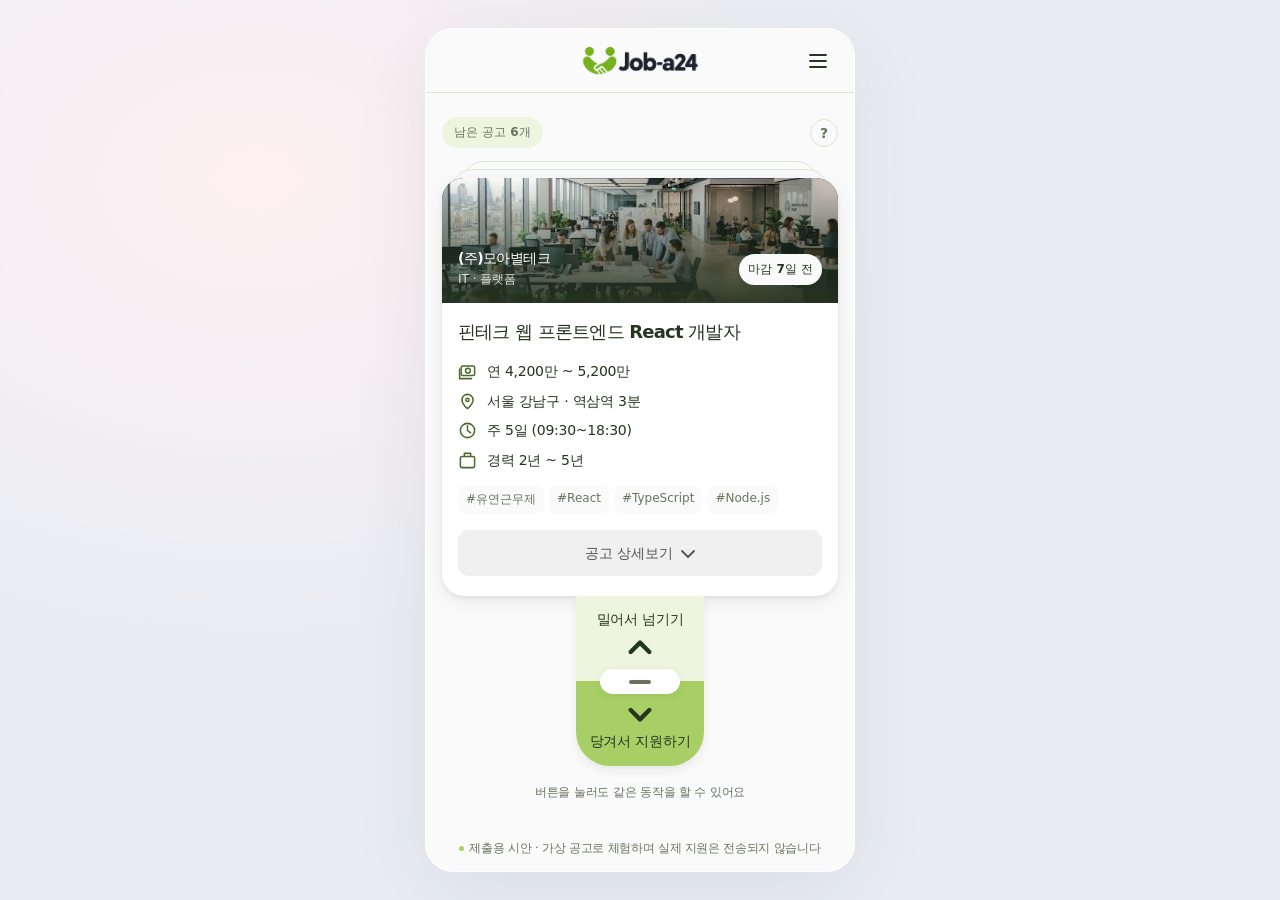
==== commit eb0c1e74: "Update header branding and flirting completion icon" ====
--- a/prototype/index.html
+++ b/prototype/index.html
@@ -50,12 +50,7 @@
         <div class="app-shell">
             <header class="header">
                 <h1 class="header-brand">
-                    <svg class="header-logo" aria-hidden="true" focusable="false" width="32" height="32" viewBox="0 0 32 32" fill="none" xmlns="http://www.w3.org/2000/svg">
-                    <path d="M16.9443 1.55921L27.5089 0.0432682C29.2696 -0.25992 30.8008 1.06653 30.6094 2.88566L28.4275 20.9633C28.0065 25.0184 25.9395 28.0503 22.6476 29.9073C18.2457 32.4086 13.04 32.2949 8.86774 30.6274C6.7242 29.7557 5.00171 28.3535 4.19788 26.4585C3.89166 25.7764 3.92994 25.0942 4.38927 24.7531C4.5041 24.6394 4.61893 24.6773 4.73376 24.791L6.7242 26.3448C7.06869 26.648 7.45147 26.2311 7.03042 25.928L5.00171 24.2983C4.5041 23.8814 4.69549 23.0098 5.19309 22.5171C5.57587 22.1381 6.0352 22.0244 6.3797 22.2518L8.63807 24.0709C9.02085 24.3741 9.36534 23.9572 8.98257 23.654L6.64764 21.797C6.22659 21.4559 6.41798 20.6222 6.87731 20.1295C7.29836 19.7126 7.79597 19.5989 8.17874 19.8263L10.6285 21.7212C11.0113 21.9865 11.3558 21.6075 10.973 21.2664L8.82946 19.561C8.44668 19.2578 8.71463 18.4241 9.32707 18.0072C10.1309 17.4387 11.0878 17.5903 11.5472 18.0072L12.083 18.3862C11.4706 19.4852 12.1979 20.6222 13.6141 21.4559C12.6189 22.3655 11.4323 23.1614 10.7051 24.412C10.2074 25.2458 10.0161 26.1933 10.2457 27.027C10.6285 25.4353 11.7385 24.033 13.0017 22.934C13.6907 22.3276 14.418 21.6454 13.9586 21.1527C13.0017 20.4706 12.2744 19.7884 12.2744 19.0304C12.2744 18.2725 12.9252 18.083 13.5759 18.3862C14.4563 18.7651 15.6046 19.3336 16.3319 19.9779C17.2122 20.7359 17.4802 21.8349 17.0974 22.8961C16.7912 23.7677 15.5663 24.6015 14.1118 25.1321C16.5232 24.791 18.284 23.5025 19.2409 21.7212C19.7385 20.7738 19.9682 19.8263 20.1213 18.6893L21.461 7.35768C21.5376 6.9029 21.1931 6.56181 20.772 6.56181L16.9826 6.63761C15.4897 6.71341 14.3031 5.61435 14.2649 4.21211C14.1883 2.92356 15.2984 1.8245 16.9443 1.55921Z" fill="currentColor"/>
-                    <path d="M1.67039 17.0622C0.833003 18.1439 0.743283 19.9856 1.61057 21.5058C2.1788 22.4121 3.04609 22.9383 3.85357 22.9968C4.0031 23.026 4.06292 22.8506 3.91338 22.7629C3.37506 22.3828 2.95637 21.7689 2.56759 21.0088C1.96945 19.9272 1.76011 18.4947 1.84983 17.1499C1.87973 17.0037 1.76011 16.9453 1.67039 17.0622Z" fill="currentColor"/>
-                    <path d="M4.45376 17.1705C3.5834 18.0052 3.46684 19.24 4.00146 20.3254C4.37574 21.0414 5.06438 21.5003 5.6694 21.495C5.90298 21.4902 5.94913 21.346 5.80379 21.22C5.24551 20.6439 4.90179 19.9773 4.80319 19.27C4.72362 18.6482 4.7398 18.0173 4.69484 17.2874C4.69888 17.1297 4.57257 17.0892 4.45376 17.1705Z" fill="currentColor"/>
-                    </svg>
-                    <span>잡아24</span>
+                    <img class="header-wordmark" src="assets/image.png" alt="잡아24" width="120" height="40" />
                 </h1>
                 <button
                     id="menu-button"
@@ -297,7 +292,7 @@
                                     hidden
                                 >
                                     <div class="success-mark" aria-hidden="true">
-                                        <svg><use href="#i-heart" /></svg>
+                                        <img class="success-handshake" src="assets/B_circle_handshake_64px.svg" alt="" width="64" height="64" />
                                     </div>
                                     <span class="eyebrow">A NEW CONNECTION</span>
                                     <h2 id="applied-title" tabindex="-1">플러팅을 날렸습니다</h2>
--- a/prototype/css/palette-growth.css
+++ b/prototype/css/palette-growth.css
@@ -23,6 +23,16 @@
     --color-detail-surface: #f0f0f0;
     --color-detail-hover: #e5e5e5;
     --color-detail-text: #555555;
+}
+
+/* 바깥 배경은 브랜드 색상과 분리해 이전의 은은한 핑크·회색을 유지합니다. */
+@media (min-width: 700px) {
+    body {
+        background:
+            radial-gradient(ellipse at 20% 20%, #fff0f3, transparent 45%),
+            radial-gradient(ellipse at 90% 80%, #e9edf3, transparent 55%),
+            #e9edf3;
+    }
 }
 
 /* 상세보기는 중립 회색으로 구분해 연두색 핸들이 돋보이도록 합니다. */
@@ -158,8 +168,16 @@
     color: var(--color-flirt-heart);
 }
 
-.card-success .success-mark svg {
-    width: 40px;
+.header-wordmark {
+    display: block;
+    width: 120px;
     height: 40px;
-    fill: currentColor;
+    object-fit: contain;
 }
+
+.card-success .success-handshake {
+    display: block;
+    width: 64px;
+    height: 64px;
+    object-fit: contain;
+}
